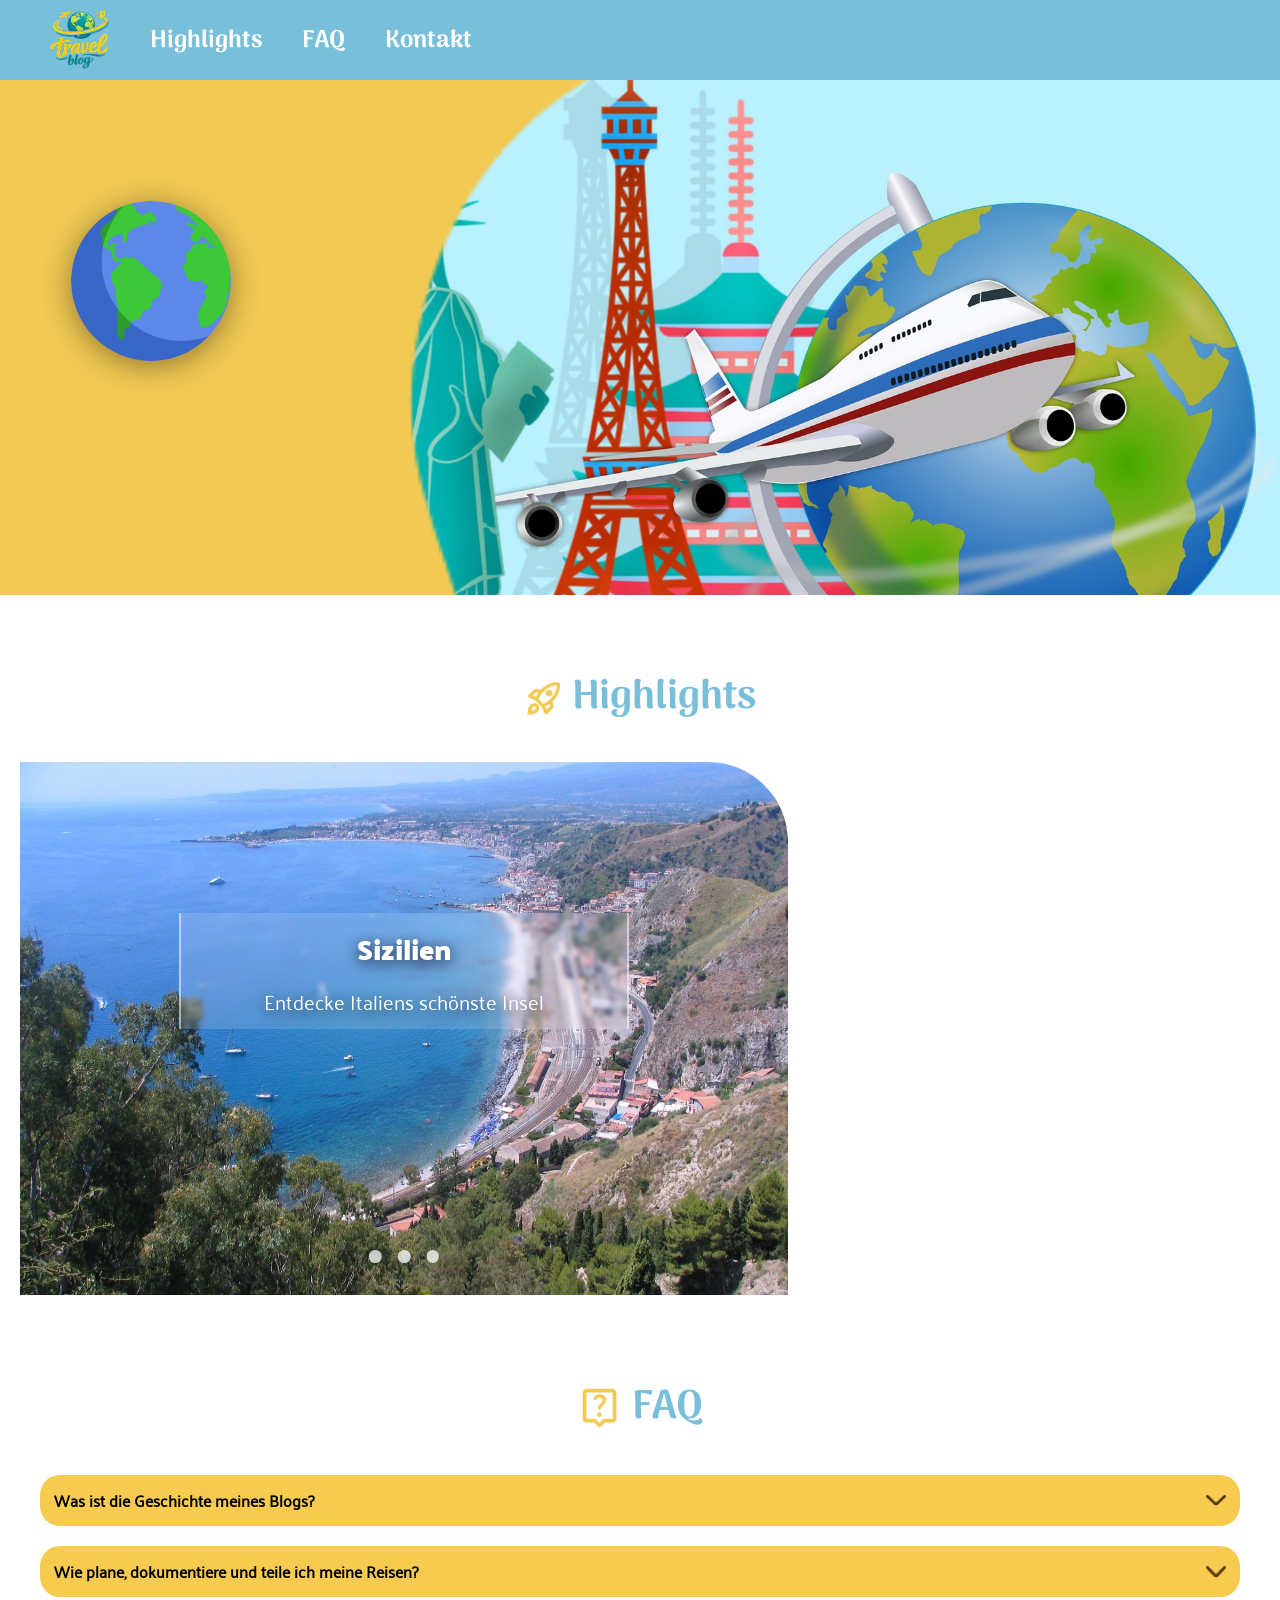
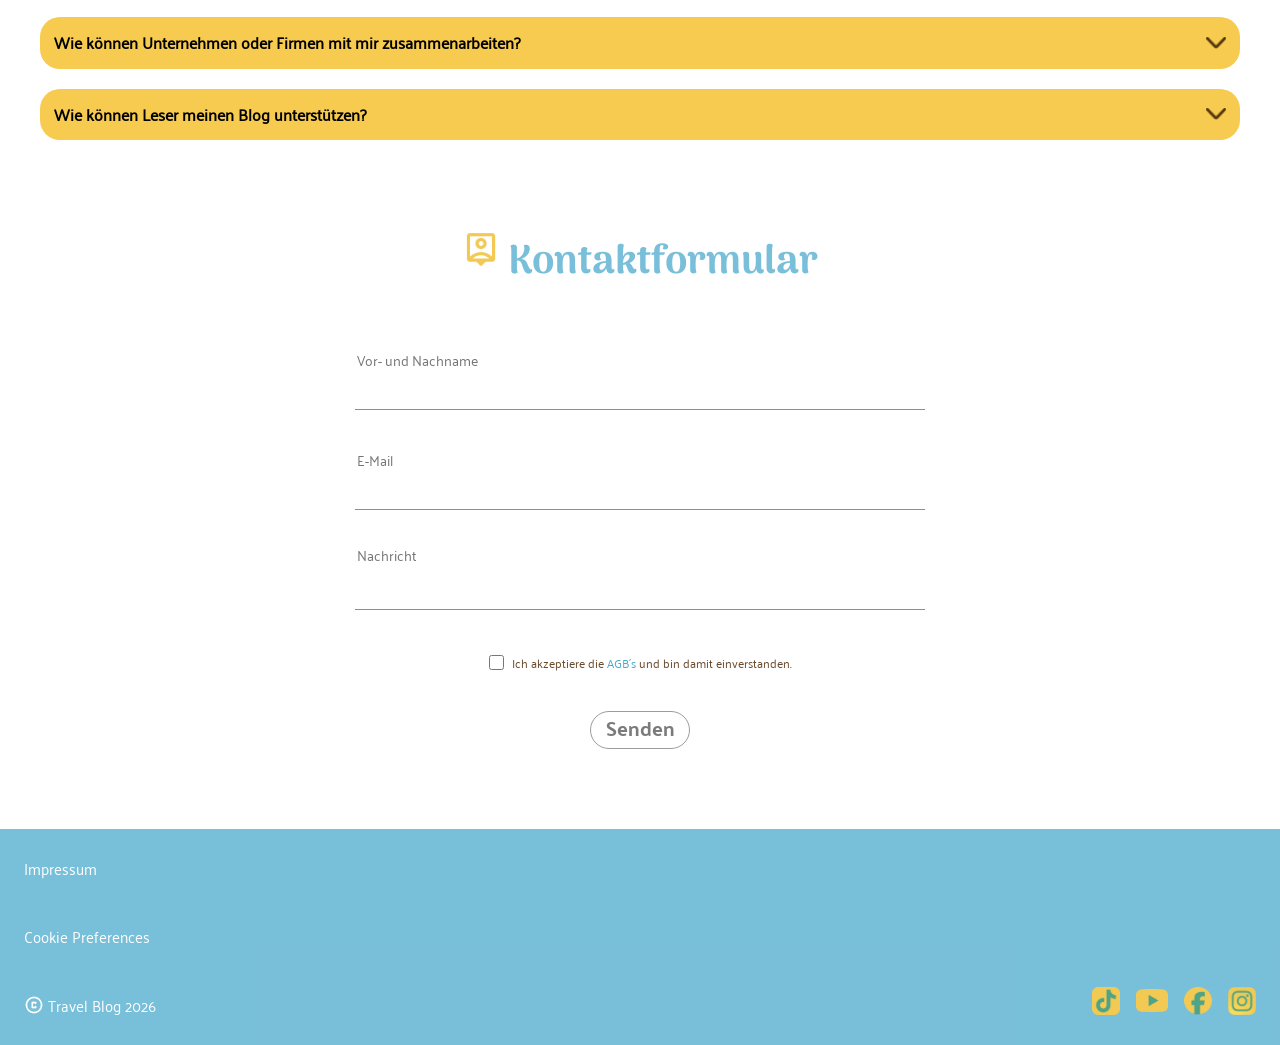
==== index.html @ 4d25a048 "header resp + footer in prog. and contact" ====
<!DOCTYPE html>
<html lang="de">

<head>
    <meta charset="UTF-8">
    <meta name="viewport" content="width=device-width, initial-scale=1.0">
    <title>Travel Blog</title>
    <link rel="stylesheet" href="style.css">
    <link rel="icon" type="image/x-icon" href="./assets/img/earth.png">

</head>

<body>

    <header id="home">

        <img src="./assets/icons/travel-logo.png" alt="travel-logo">

        <nav class="nav-bar">
            <a href="highlights">Highlights</a>
            <a href="faq">FAQ</a>
            <a href="kontakt">Kontakt</a>

        </nav>

    </header>

    <section class="landing-page">
        <img class="yellow-shape" src="./assets/img/landing-bild.png" alt=".">
        <div class="circle">

            <img class="globus" src="./assets/img/earth.png" alt="Globus Bild">
        </div>

       
    </section>

    <main>

        <section id="highlights" class="highlights">

            <img src="./assets/icons/rocket_launch.png" alt="Rocket Launch Icon">
            <h2> Highlights</h2>
        </section>


        <section class="slider-container">

            <div class="slider-wrapper">

                <div class="slider">

                    <div class="slide" id="slide-1">
                        <a href="michael.html"><img src="./assets/img/landing-sicilia.jpg" alt="Bild von Sizilien">
                            <div class="slide-text">
                        </a>
                        <h1>Sizilien</h1>
                        <p>Entdecke Italiens schönste Insel</p>
                    </div>
                </div>

                <div class="slide" id="slide-2">
                    <a href="patrick.html"><img src="./assets/img/landing-gardasee.jpg" alt="Bild von Gardasee"></a>
                    <div class="slide-text">
                        <h1>Gardasee</h1>
                        <p>Zwischen Bergen und türkisblauem Wasser</p>
                    </div>
                </div>

                <div class="slide" id="slide-3">
                    <a href="flo.html"><img src="./assets/img/landing-krakau.jpg" alt="Bild von Krakau"></a>
                    <div class="slide-text">
                        <h1>Krakau</h1>
                        <p>Geschichte trifft modernes Stadtleben</p>
                    </div>
                </div>

            </div>
            <div class="slider-nav">
                <a href="#slide-1"></a>
                <a href="#slide-2"></a>
                <a href="#slide-3"></a>
            </div>
            </div>

        </section>

    </main>


    <section class="faq" id="help">
        <h1>
            <img src="./assets/icons/live_help.png" alt="Person Pin Icon">
            <span>FAQ</span>
        </h1>

        <div class="faq-container">

            <details>
                <summary>Was ist die Geschichte meines Blogs?<img src="./assets/icons/arrow_forward_ios.png" alt="">
                </summary>
                <p>
                    Ich will hier festhalten, wie schön die Erde sein kann.
                </p>
            </details>

            <details>
                <summary>Wie plane, dokumentiere und teile ich meine Reisen?<img
                        src="./assets/icons/arrow_forward_ios.png" alt=""></summary>
                <p>
                    Ich plane meine Reisen durch Abenteuer und schreibe mir auf,
                    was ich alles sehen möchte.
                </p>
            </details>

            <details>
                <summary>Wie können Unternehmen oder Firmen mit mir zusammenarbeiten?<img
                        src="./assets/icons/arrow_forward_ios.png" alt=""></summary>
                <p>
                    Man kann mich unten über das Formular erreichen.
                </p>
            </details>

            <details>
                <summary>Wie können Leser meinen Blog unterstützen?<img src="./assets/icons/arrow_forward_ios.png"
                        alt=""></summary>
                <p>
                    Leser können meinen Blog unterstützen, indem sie ihn teilen
                    und Kommentare hinterlassen.
                </p>
            </details>

        </div>
    </section>
    </main>



    <section class="contact-section">

        <h2 id="contact" class="kontakt_head">
            <img src="./assets/icons/person_pin.png" alt="">
            <span>Kontaktformular</span>
        </h2>

        <div class="kontakt">

            <input type="text" placeholder="Vor- und Nachname">

            <input type="email" placeholder="E-Mail">

            <textarea placeholder="Nachricht"></textarea>

            <div class="checkbox">
                <input type="checkbox">

                <div class="agb">
                    <p>Ich akzeptiere die <a href="https://www.youtube.com/watch?v=tW-B5f7UKqs">AGB´s</a>
                        und bin damit einverstanden.</p>
                </div>
            </div>

            <button>Senden</button>

        </div>

    </section>




    <footer class="footer-mob">

        <div class="footer-text">
            <p>Impressum</p>

            <p>Cookie Preferences</p>

            <p class="copyright-text">
                <img src="./assets/icons/copyright.png" alt="Copyright">

                Travel Blog 2026
            </p>
        </div>

        <div class="social-icons">
            <img src="./assets/icons/Tiktok_icon 1.png" alt="TikTok">

            <img class="youtube" src="./assets/icons/youtube.png" alt="YouTube">

            <img src="./assets/icons/facebook.png" alt="Facebook">

            <img src="./assets/icons/Instagram_logo_2016 1.png" alt="Instagram">
        </div>

    </footer>

    <footer class="footer">
        <div class="icons">

            <a href="#home">
                <img src="./assets/icons/Home-mobile.png" alt="Startseite">
            </a>

            <a href="#highlights">
                <img src="./assets/icons/rocket_launch-mobile.png" alt="Höhepunkte">
            </a>

            <a href="#help">
                <img src="./assets/icons/live_help-mobile.png" alt="Häufige Fragen">
            </a>

            <a href="#contact">
                <img src="./assets/icons/person_pin-mobile.png" alt="Kontakt">
            </a>

        </div>
    </footer>
</body>

</html>
---- style.css ----
@font-face {
    font-family: "Arima";
    src: url("./assets/fonts/arima-v7-latin-700.woff2") format("woff2");
    font-style: normal;
    font-weight: 700;
}

@font-face {
    font-display: swap;
    font-family: "Palanquin";
    font-style: normal;
    font-weight: 400;
    src: url('./assets/fonts/palanquin-v17-latin-regular.woff2') format('woff2');
}

@font-face {
    font-family: "Palanquin Dark";
    src: url("./assets/fonts/palanquin-dark-v17-latin-regular.woff2") format("woff2");
    font-style: normal;
    font-weight: 400;
}

@font-face {
    font-family: "Palanquin Dark";
    src: url("./assets/fonts/palanquin-dark-v17-latin-700.woff2") format("woff2");
    font-style: normal;
    font-weight: 600;
}

@font-face {
    font-family: "Palanquin Dark";
    src: url("./assets/fonts/palanquin-dark-v17-latin-700.woff2") format("woff2");
    font-style: normal;
    font-weight: 700;
}


* {
    margin: 0;
    box-sizing: border-box;
}


html {
    scroll-behavior: smooth;
}

header {
    background-color: rgba(75, 169, 206, 0.747);
    height: 70px;
    display: flex;
    align-items: center;
    justify-content: center;
}

header img {

    width: 56px;
    height: 56px;
}


.nav-bar {}

.landing-page {
    position: relative;
    height: 515px;
    background-image: url(./assets/img/blackground-image.jpg);
    background-size: cover;
    background-position: center;
    background-repeat: no-repeat;
    overflow: hidden;
    display: flex;
    padding-top: 121px;
    padding-left: 71px;
}

.yellow-shape {
    position: absolute;
    top: -5%;
    left: -10%;
    width: 60%;
    z-index: 1;
    pointer-events: none;
}

.globus {
    z-index: 2;
    position: absolute;
    width: 160px;
    height: 160px;
    border-radius: 50%;
    animation: globe 100s linear infinite;
    filter: drop-shadow(0 5px 15px rgba(0, 0, 0, 0.4));

}

@keyframes globe {
    0% {
        transform: translateY(0) rotate(0deg);
    }

    50% {
        transform: translateY(-10px) rotate(180deg);
    }

    100% {
        transform: translateY(0) rotate(360deg);
    }
}


.highlights {
    padding-top: 70px;
    padding-bottom: 32px;
    color: rgba(75, 169, 206, 0.747);
    display: flex;
    justify-content: center;
    align-items: center;
    gap: 8px;
}

.highlights img {
    width: 40px;
    height: 40px;
    align-items: center;
}

.highlights h2 {
    font-family: "Arima";
    font-weight: 700;
    font-size: 40px;
}

.slider-container {

    padding-left: 20px;
    padding-right: 20px;
    padding-bottom: 80px;
}

.slider-wrapper {
    position: relative;
    max-width: 48rem;
}

.slider {
    display: flex;

    overflow-x: hidden;
    scroll-snap-type: mandatory;
    scroll-behavior: smooth;
    border-top-right-radius: 80px;
}

.slide {
    position: relative;
    flex: 0 0 100%;
    scroll-snap-align: start;
}

.slide img {
    width: 100%;
    height: 533px;
    object-fit: cover;
    display: block;

}

.slide-text {
    position: absolute;
    top: 50%;
    left: 50%;
    transform: translate(-50%, -100%);
    width: 85%;
    max-width: 450px;

    color: white;
    text-align: center;

    padding: 10px 16px;

    border-left: 2px solid rgba(255, 255, 255, 0.5);
    border-right: 2px solid rgba(255, 255, 255, 0.5);

    background: rgba(255, 255, 255, 0.15);
    backdrop-filter: blur(2px);


    text-shadow: 0 3px 15px rgba(0, 0, 0, .8);
}

.slide-text h1 {
    font-family: "Palanquin Dark";
    font-weight: 600;
    font-size: 28px;
    margin-bottom: 8px;
}

.slide-text p {
    font-family: "Palanquin";
    font-weight: 400;
    font-size: 20px;
}


.slider-nav {
    display: flex;
    position: absolute;
    column-gap: 1rem;
    bottom: 2rem;
    left: 50%;
    transform: translateX(-50%);
    z-index: 1;

}

.slider-nav a {
    width: 0.8rem;
    height: 0.8rem;
    border-radius: 50%;
    background-color: #ffffff;
    opacity: 0.75;
    transition: opacity ease 250ms;
}

.slider-nav a:hover {
    opacity: 1;
}


.faq h1 {
    display: flex;
    justify-content: center;
    align-items: center;
    gap: 10px;

    font-size: 40px;
    color: #49a58c;
    margin-bottom: 35px;
    font-family: "Arima";
    font-weight: 700;

}

h1 img {
    width: 45px;
    height: 45px;
}

h1 span {
    color: rgba(75, 169, 206, 0.747);
}

.faq_section img {
    width: 30px;
    height: 35px;
    display: flex;

}

.faq {
    padding-right: 20px;
    padding-left: 20px;
}

details {
    background-color: #f6cb4f;
    border-radius: 20px;
    margin-bottom: 20px;
    padding: 16px 14px 16px 14px;
}


details p {
    font-size: 16px;
    margin-bottom: 0;
    background-color: white;
    padding: 15px;
    border-radius: 10px;
    margin-top: 15px;

    font-weight: 400;
    font-family: "Palanquin";
}


summary {
    display: flex;
    justify-content: space-between;
    align-items: center;

    gap: 20px;
    font-weight: 700;
    font-family: "Palanquin";
    font-size: 16px;
    line-height: 120%;
}

summary img {
    width: 20px;
    transition: transform 0.3s;
}

details[open] summary img {
    transform: rotate(180deg);
}





.kontakt {
    width: 100%;
    max-width: 350px;

    display: flex;
    flex-direction: column;
}

.kontakt_head {
    text-align: center;
    font-size: 2rem;
    font-family: "Arima";
    font-style: normal;
    font-weight: 700;

    padding-top: 70px;
    padding-bottom: 20px;
    color: rgba(75, 169, 206, 0.747);
    display: flex;
    justify-content: center;
    gap: 8px;
}

.kontakt_head>img {
    width: 45px;
    height: 45px;
}

.kontakt input,
.kontakt textarea {
    width: 100%;
    height: 70px;
    padding-bottom: 30px;
    margin-top: 30px;

    border: none;
    border-bottom: 1px solid #9d8b72;
    outline: none;
    background-color: transparent;

    color: #5d3c1c;
    font-family: "Palanquin";
    font-size: 14px;
    font-weight: 500;
}

.kontakt textarea {
    height: 70px;
    resize: none;
}



button {
    width: 105px;
    height: 43px;

    border: 1px solid #9c9c9c;
    border-radius: 20px;

    background: white;

    color: #7b7b7b;
    font-size: 20px;
    font-family: "Palanquin Dark";
    font-weight: bold;
    font-weight: 400;
    padding-bottom: 5px;

    display: flex;
    justify-content: center;
    align-items: center;

    cursor: pointer;

    margin-left: auto;
    margin-right: auto;
    margin-top: 20px;

}

button:hover {
    background-color: #f4f4f4;
}

.contact-section {
    width: 100%;

    display: flex;
    flex-direction: column;
    align-items: center;

    padding: 60px 20px;
}

.checkbox {
    width: 100%;
    padding-top: 14px;

    display: flex;
    gap: 8px;
}

.checkbox input {
    width: 18px;
    height: 28px;


    border: 1px solid #7b4f27;
    background-color: white;

    flex-shrink: 0;
}

.checkbox p {

    margin-top: 30px;
    color: #6a4a2c;
    font-family: "Palanquin";
    font-style: normal;
    font-weight: 400;
    font-size: 15px;
}

.checkbox a {
    color: #4ba9ce;
    text-decoration: none;
}






.footer {
    position: fixed;
    right: 0;
    bottom: 0;
    left: 0;
    z-index: 1000;

    width: 100%;
    height: 88px;
    background-color: #f6cb4f;

    display: flex;
    align-items: center;
    justify-content: center;
}

.icons {
    display: flex;
    align-items: center;
    justify-content: center;
    gap: 25px;
}

.icons a {
    width: 40px;
    height: 40px;
}

.icons img {
    width: 40px;
    height: 40px;
    display: block;
    object-fit: contain;
}

.footer-mob {
    width: 100%;

    min-height: 134px;
    margin: 0 auto;
    padding: 30px 24px;

    background-color: rgba(75, 169, 206, 0.747);
    color: #ffffff;

    display: flex;
    align-items: flex-end;
    justify-content: space-between;
    gap: 16px;
}

.footer-mob p {
    font-family: "Palanquin";
    font-style: normal;
    font-weight: 400;
}

.footer-text {
    display: flex;
    flex-direction: column;
    gap: 4px;
}

.footer-text p {
    margin: 0;
    font-size: 16px;
    line-height: 1.2;
}

.copyright-text {
    display: flex;
    align-items: center;
    gap: 4px;
    white-space: nowrap;
}

.copyright-text img {
    width: 20px;
    height: 20px;
    object-fit: contain;
}

.social-icons {
    display: flex;
    align-items: center;
    gap: 12px;
}

.social-icons img {
    width: 24px;
    height: 24px;
    object-fit: contain;
}

.social-icons .youtube {
    width: 32px;
}


header nav {
    display: none;
}

.slider {
    scroll-snap-type: x mandatory;
}

@media screen and (min-width: 768px) and (max-width: 1280px) {

    .yellow-shape {
        position: absolute;
        top: -5%;
        left: -10%;
        width: 60%;
        z-index: 1;
        pointer-events: none;
    }

    header {
        height: 80px;
        display: flex;
        justify-content: flex-start;
        align-items: center;
        padding: 0 50px;
        gap: 40px;
    }

    header img {
        width: 60px;
        height: 60px;
    }

    .nav-bar {
        display: flex;
        gap: 40px;
    }

    .nav-bar a {
        display: block;
        color: white;
        text-decoration: none;
        font-family: "Arima";
        font-size: 24px;
    }

    .footer {
        position: unset;
        display: none;
    }

    .footer-mob {
        width: 100%;

    }

    .footer-text {
        display: flex;
        justify-content: space-evenly;
        gap: 50px;
    }

    .footer-mob p {
        color: white;
        font-size: 15px;
        font-family: "Palanquin";

    }

    .social-icons {
        display: flex;
        justify-content: space-between;
        gap: 16px;
    }

    .social-icons img {
        width: 28px;
        height: 28px;
    }

    .youtube {
        width: 34px;
    }

    .faq-container{
        padding-left: 20px;
        padding-right: 20px;
        max-width: 1280vh;
    }

    .contact-section {
        padding: 70px 70px 80px;
    }

    .kontakt_head {
        padding-top: 0;
        padding-bottom: 15px;
        font-size: 40px;
    }

    .kontakt_head img {
        width: 38px;
        height: 38px;
    }

    .contact-description {
        margin-bottom: 20px;
        font-size: 17px;
    }

    .kontakt {
        max-width: 50%;

        display: flex;
        flex-wrap: wrap;
        justify-content: space-between;
    }

    .contact-row {
        display: flex;
        flex-direction: row;
        justify-content: space-between;
        gap: 30px;
    }

    .contact-row input {
        width: 48%;
    }

    .kontakt textarea {
        width: 100%;
    }

    .checkbox {
        justify-content: center;
        align-items: center;
        padding-top: 12px;
    }

    .checkbox input {
        width: 15px;
        height: 15px;
        padding: 0;
    }

    .checkbox p {
        padding: 0;
        font-size: 12px;
    }

    button {
        width: 100px;
        height: 38px;
        margin-top: 38px;
    }

}




































































/*@media screen and (min-width: 768px) {
    body {
        padding-bottom: 0;
    }

    header,
    .landing-page,
    .footer-mob {
        width: 100%;
        max-width: 100%;
        margin-left: 0;
        margin-right: 0;
    }

    header {
        height: 96px;
        padding-left: 50px;
        padding-right: 50px;
        justify-content: flex-start;
        gap: 55px;
    }

    header > a {
        display: flex;
        width: 64px;
        height: 64px;
    }

    header img {
        width: 64px;
        height: 64px;
        object-fit: contain;
    }

    header nav {
        display: flex;
        align-items: center;
        gap: 35px;
    }

    header nav a {
        color: #ffffff;
        font-family: "Arima";
        font-size: 18px;
        font-weight: 700;
        text-decoration: none;
    }

    header nav a:hover {
        color: #f6cb4f;
    }

    .landing-page {
        height: 650px;
        padding-top: 150px;
        padding-left: 120px;
    }

    .landing-page img {
        width: 210px;
        height: 210px;
    }

    .slider-container {
        padding-left: 50px;
        padding-right: 50px;
    }

    .slider-wrapper {
        width: 100%;
        max-width: 1000px;
        margin-left: auto;
        margin-right: auto;
    }

    .slide img {
        height: 600px;
    }

    .faq {
        width: 100%;
        max-width: 900px;
        margin-left: auto;
        margin-right: auto;
    }

    .kontakt {
        max-width: 500px;
    }

    .footer {
        display: none;
    }

    .footer-mob {
        padding-left: 60px;
        padding-right: 60px;
        align-items: center;
    }

    .footer-text {
        flex-direction: row;
        align-items: center;
        gap: 45px;
    }

    .copyright-text {
        order: -1;
    }
}

/*@media screen and (min-width: 1281px) {
    header,
    .landing-page,
    .footer-mob {
        width: 100%;
        max-width: 100%;
        margin-left: 0;
        margin-right: 0;
    }

    main {
        width: 100%;
        max-width: 1440px;
        margin-left: auto;
        margin-right: auto;
    }

    header {
        height: 128px;
        padding-left: 146px;
        padding-right: 146px;
        gap: 102px;
    }

    header > a,
    header img {
        width: 72px;
        height: 72px;
    }

    header nav {
        gap: 72px;
    }

    header nav a {
        font-size: 24px;
        line-height: 80%;
    }

    .landing-page {
        height: 720px;
        padding-top: 170px;
        padding-left: 180px;
    }

    .landing-page img {
        width: 240px;
        height: 240px;
    }

    .slider-container {
        padding-left: 100px;
        padding-right: 100px;
    }

    .slider-wrapper {
        max-width: 1100px;
    }

    .slide img {
        height: 650px;
    }

    .faq {
        max-width: 1000px;
    }

    .footer-mob {
        padding-left: 180px;
        padding-right: 180px;
    }

    .footer-text {
        gap: 60px;
    }
}

@media screen and (max-width: 767px) {
    header nav {
        display: none !important;
    }

    header {
        justify-content: center;
        gap: 0;
    }
}
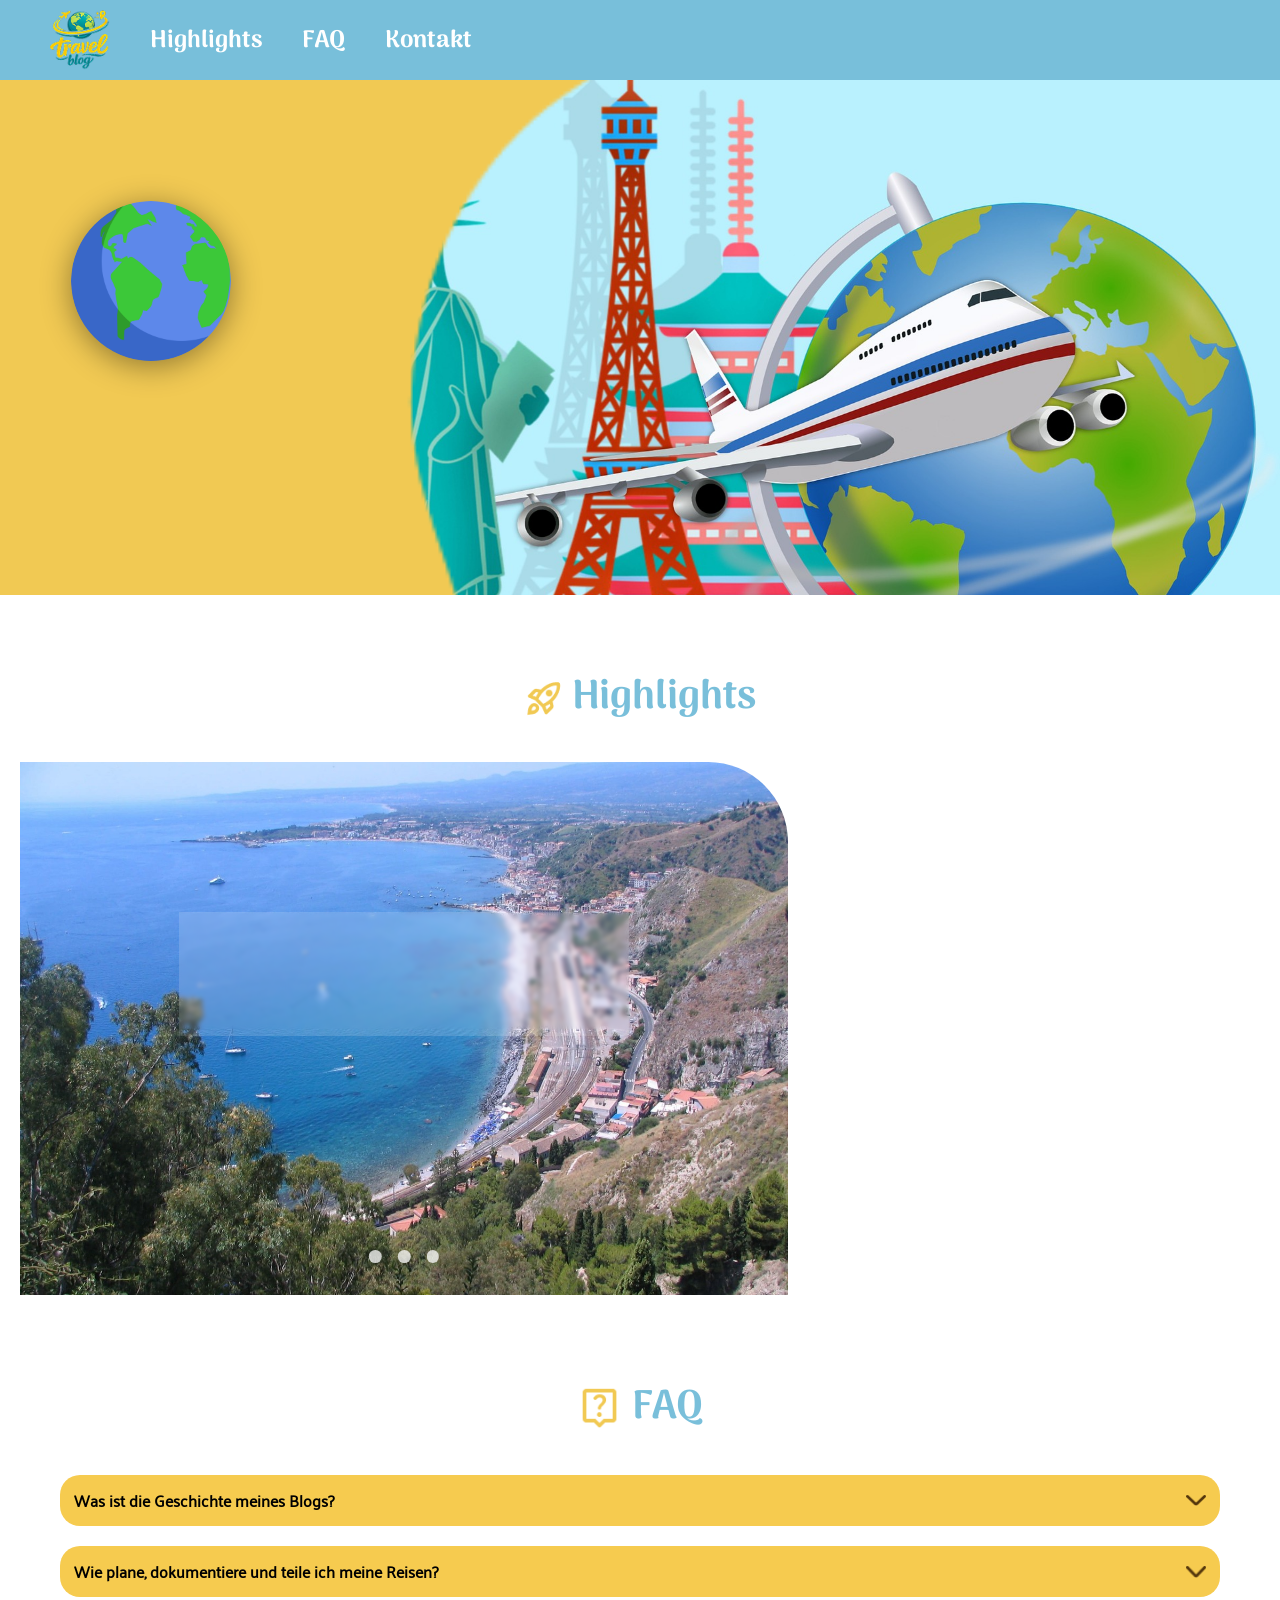
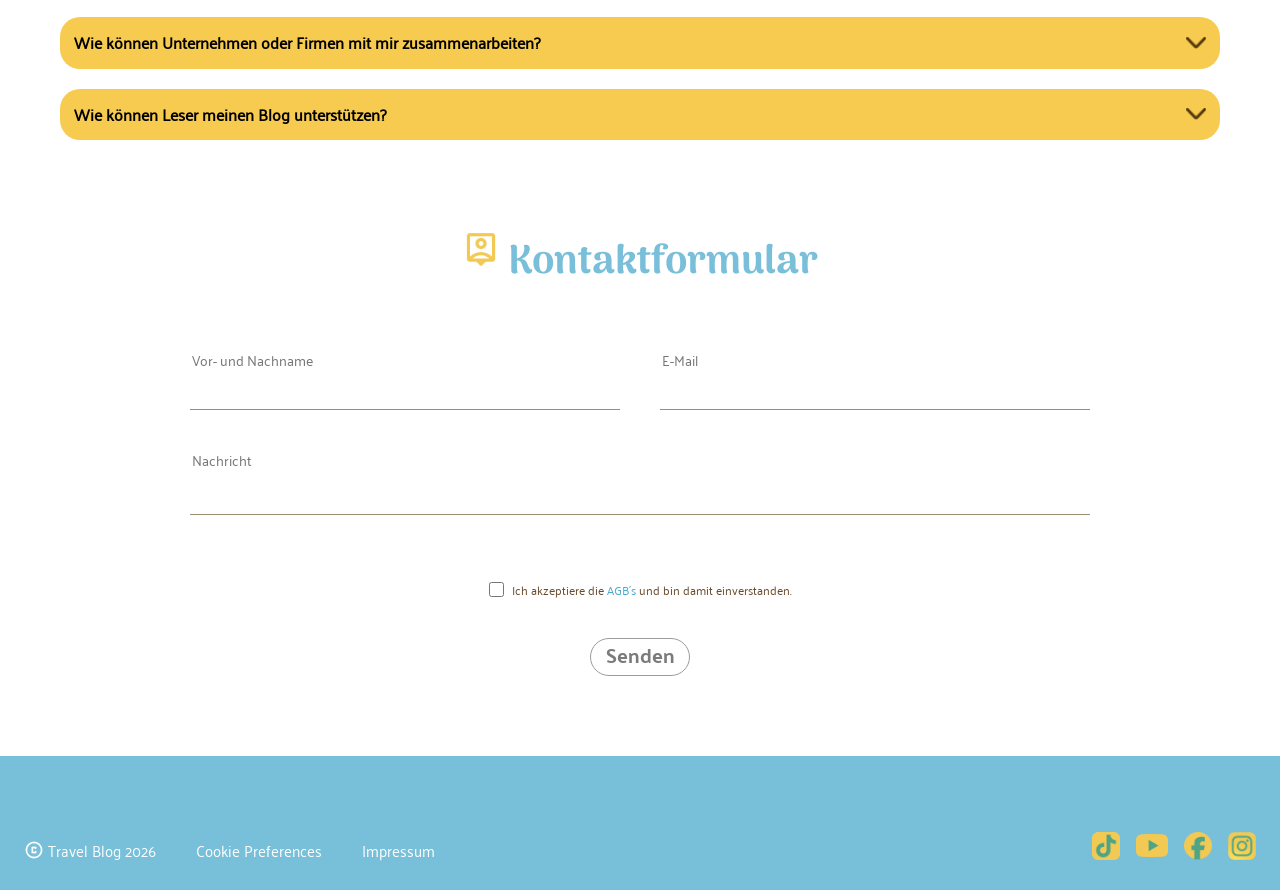
==== commit 5c7328e3: "updated footer and faq" ====
--- a/index.html
+++ b/index.html
@@ -32,7 +32,7 @@
             <img class="globus" src="./assets/img/earth.png" alt="Globus Bild">
         </div>
 
-       
+
     </section>
 
     <main>
@@ -145,9 +145,17 @@
 
         <div class="kontakt">
 
-            <input type="text" placeholder="Vor- und Nachname">
-
-            <input type="email" placeholder="E-Mail">
+            <div class="contact-row">
+
+                <div class="input-box">
+                    <input type="text" placeholder="Vor- und Nachname">
+                </div>
+
+                <div class="input-box">
+                    <input type="email" placeholder="E-Mail">
+                </div>
+
+            </div>
 
             <textarea placeholder="Nachricht"></textarea>
 
--- a/style.css
+++ b/style.css
@@ -40,6 +40,10 @@
     box-sizing: border-box;
 }
 
+body {
+    padding-bottom: 80px;
+}
+
 
 html {
     scroll-behavior: smooth;
@@ -60,7 +64,7 @@
 }
 
 
-.nav-bar {}
+
 
 .landing-page {
     position: relative;
@@ -596,13 +600,14 @@
 
     .footer-mob {
         width: 100%;
-
+        flex-direction: ;
     }
 
     .footer-text {
-        display: flex;
-        justify-content: space-evenly;
-        gap: 50px;
+        flex-direction: row;
+        align-items: center;
+        flex-direction: row-reverse;
+        gap: 40px;
     }
 
     .footer-mob p {
@@ -627,7 +632,7 @@
         width: 34px;
     }
 
-    .faq-container{
+    .faq-container {
         padding-left: 20px;
         padding-right: 20px;
         max-width: 1280vh;
@@ -635,6 +640,7 @@
 
     .contact-section {
         padding: 70px 70px 80px;
+
     }
 
     .kontakt_head {
@@ -654,42 +660,42 @@
     }
 
     .kontakt {
-        max-width: 50%;
-
-        display: flex;
-        flex-wrap: wrap;
-        justify-content: space-between;
+        width: 100%;
+        max-width: 900px;
     }
 
     .contact-row {
         display: flex;
-        flex-direction: row;
         justify-content: space-between;
-        gap: 30px;
-    }
-
-    .contact-row input {
-        width: 48%;
+        gap: 40px;
+    }
+
+    .input-box {
+        width: 50%;
+    }
+
+    .input-box input {
+        width: 100%;
     }
 
     .kontakt textarea {
         width: 100%;
+        margin-top: 35px;
     }
 
     .checkbox {
         justify-content: center;
         align-items: center;
-        padding-top: 12px;
+        margin-top: 20px;
     }
 
     .checkbox input {
         width: 15px;
         height: 15px;
-        padding: 0;
+
     }
 
     .checkbox p {
-        padding: 0;
         font-size: 12px;
     }
 
@@ -698,6 +704,16 @@
         height: 38px;
         margin-top: 38px;
     }
+
+    .faq {
+        padding-left: 40px;
+        padding-right: 40px;
+    }
+
+    body {
+        padding-bottom: 0px;
+    }
+
 
 }
 
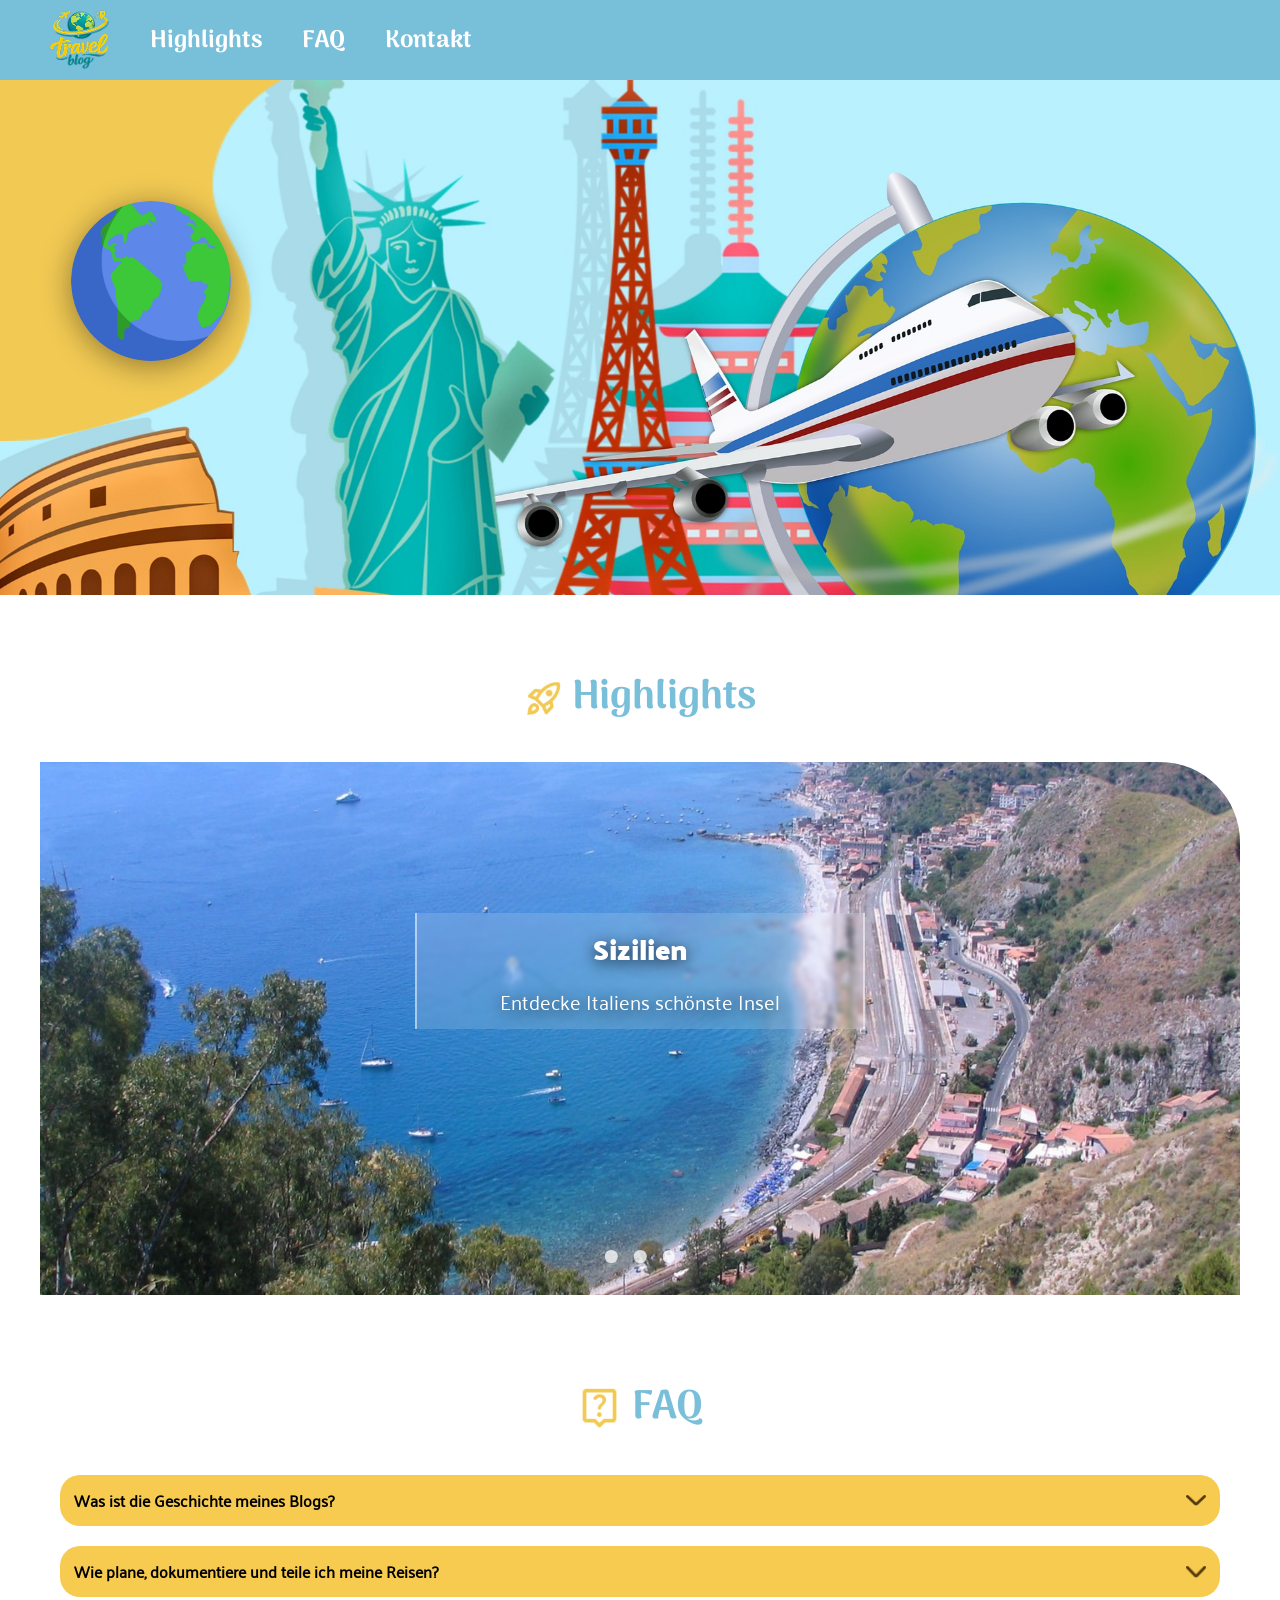
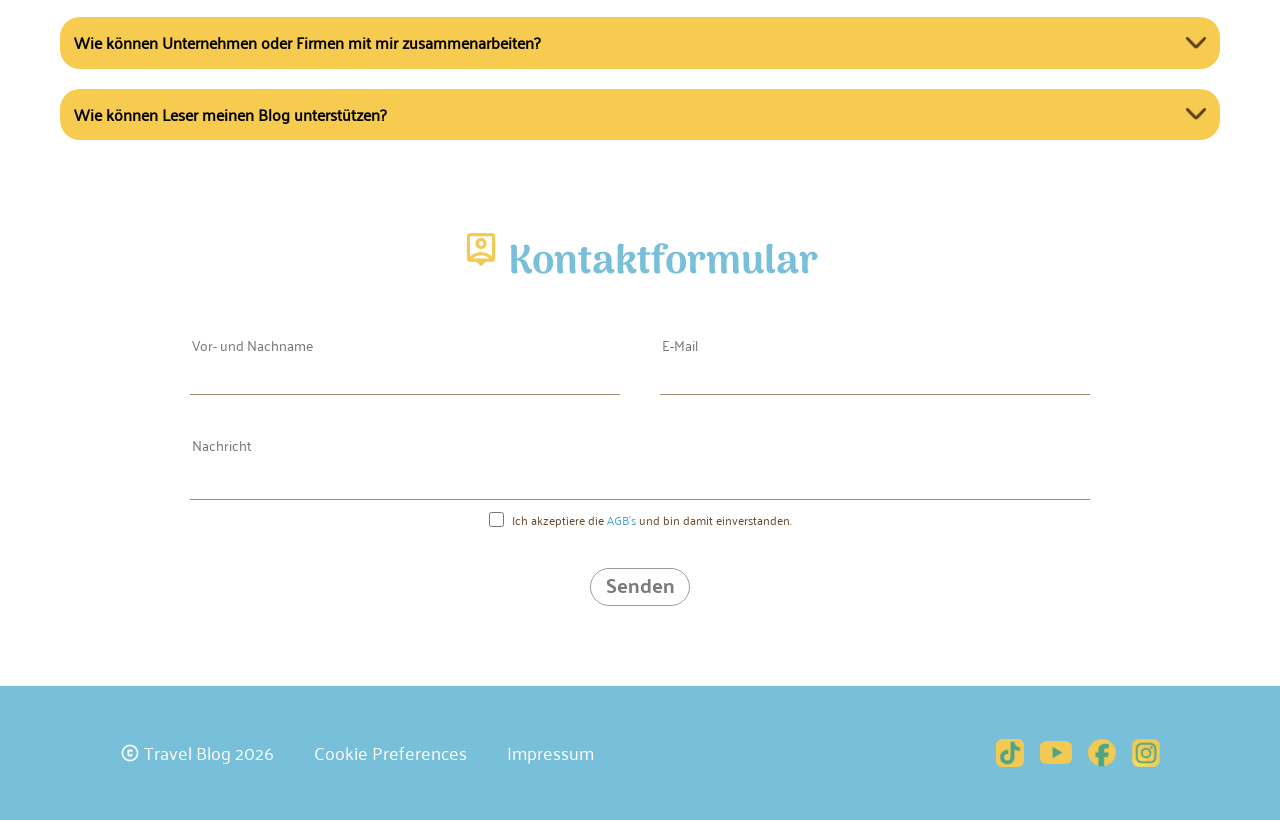
==== commit 8c833e87: "breaking points added + updated" ====
--- a/index.html
+++ b/index.html
@@ -27,6 +27,15 @@
 
     <section class="landing-page">
         <img class="yellow-shape" src="./assets/img/landing-bild.png" alt=".">
+        
+        <div class="responsive-landing">
+            <h2>Around the World</h2>
+            <p >Von den goldenen Küsten Siziliens <br> bis  in  die Altstadt von Krakau</p>
+        </div>
+        
+        <img class="yellow-shape-responsive" src="./assets/img/Vektor-responsive.png" alt=".">
+
+
         <div class="circle">
 
             <img class="globus" src="./assets/img/earth.png" alt="Globus Bild">
--- a/style.css
+++ b/style.css
@@ -62,9 +62,6 @@
     width: 56px;
     height: 56px;
 }
-
-
-
 
 .landing-page {
     position: relative;
@@ -88,6 +85,14 @@
     pointer-events: none;
 }
 
+.yellow-shape-responsive {
+    display: none;
+}
+
+.responsive-landing {
+    display: none;
+}
+
 .globus {
     z-index: 2;
     position: absolute;
@@ -207,7 +212,6 @@
     font-size: 20px;
 }
 
-
 .slider-nav {
     display: flex;
     position: absolute;
@@ -232,7 +236,6 @@
     opacity: 1;
 }
 
-
 .faq h1 {
     display: flex;
     justify-content: center;
@@ -274,7 +277,6 @@
     margin-bottom: 20px;
     padding: 16px 14px 16px 14px;
 }
-
 
 details p {
     font-size: 16px;
@@ -288,7 +290,6 @@
     font-family: "Palanquin";
 }
 
-
 summary {
     display: flex;
     justify-content: space-between;
@@ -309,10 +310,6 @@
 details[open] summary img {
     transform: rotate(180deg);
 }
-
-
-
-
 
 .kontakt {
     width: 100%;
@@ -444,10 +441,6 @@
 }
 
 
-
-
-
-
 .footer {
     position: fixed;
     right: 0;
@@ -560,8 +553,9 @@
     .yellow-shape {
         position: absolute;
         top: -5%;
-        left: -10%;
-        width: 60%;
+        left: -8%;
+        width: 35%;
+        height: 75%;
         z-index: 1;
         pointer-events: none;
     }
@@ -593,6 +587,10 @@
         font-size: 24px;
     }
 
+    .responsive-landing {
+        display: none;
+    }
+
     .footer {
         position: unset;
         display: none;
@@ -600,7 +598,9 @@
 
     .footer-mob {
         width: 100%;
-        flex-direction: ;
+        align-items: center;
+        padding: 0px 120px;
+
     }
 
     .footer-text {
@@ -612,7 +612,7 @@
 
     .footer-mob p {
         color: white;
-        font-size: 15px;
+        font-size: 18px;
         font-family: "Palanquin";
 
     }
@@ -621,6 +621,7 @@
         display: flex;
         justify-content: space-between;
         gap: 16px;
+
     }
 
     .social-icons img {
@@ -645,7 +646,6 @@
 
     .kontakt_head {
         padding-top: 0;
-        padding-bottom: 15px;
         font-size: 40px;
     }
 
@@ -662,6 +662,11 @@
     .kontakt {
         width: 100%;
         max-width: 900px;
+    }
+
+    .kontakt input,
+    .kontakt textarea {
+        margin-top: 10px;
     }
 
     .contact-row {
@@ -686,7 +691,8 @@
     .checkbox {
         justify-content: center;
         align-items: center;
-        margin-top: 20px;
+        padding-top: 0px;
+
     }
 
     .checkbox input {
@@ -697,6 +703,8 @@
 
     .checkbox p {
         font-size: 12px;
+        margin-top: 9px;
+
     }
 
     button {
@@ -705,6 +713,16 @@
         margin-top: 38px;
     }
 
+    .slider-container {
+        padding-left: 40px;
+        padding-right: 40px;
+        padding-bottom: 80px;
+    }
+
+    .slider-wrapper {
+        max-width: 100%;
+    }
+
     .faq {
         padding-left: 40px;
         padding-right: 40px;
@@ -713,272 +731,236 @@
     body {
         padding-bottom: 0px;
     }
-
-
-}
-
-
-
-
-
-
-
-
-
-
-
-
-
-
-
-
-
-
-
-
-
-
-
-
-
-
-
-
-
-
-
-
-
-
-
-
-
-
-
-
-
-
-
-
-
-
-
-
-
-
-
-
-
-
-
-
-
-
-
-
-
-
-
-
-
-
-
-
-/*@media screen and (min-width: 768px) {
-    body {
-        padding-bottom: 0;
-    }
-
-    header,
-    .landing-page,
+}
+
+
+@media screen and (min-width: 1281px) {
+
+
+
+    .yellow-shape {
+        display: none;
+    }
+
+    .yellow-shape-responsive {
+        display: block;
+        position: absolute;
+        top: -0%;
+        left: -1%;
+        width: 50%;
+        height: 110%;
+        pointer-events: none;
+    }
+
+    .landing-page {
+        z-index: 1;
+        padding-top: 280px;
+
+        height: 533px;
+    }
+
+    .landing-page {
+        overflow: visible;
+    }
+
+    .responsive-landing {
+        position: relative;
+        z-index: 3;
+        top: -50%;
+        left: -2%;
+        display: block;
+    }
+
+    .responsive-landing h2 {
+        font-family: "Arima";
+        font-size: 60px;
+        font-weight: 700;
+        color: #54370D;
+    }
+
+    .responsive-landing p {
+        font-family: "Palanquin";
+        font-size: 28px;
+        font-weight: 500;
+        line-height: 110%;
+        color: #54370D;
+    }
+
+    .globus {
+        left: 35%;
+    }
+
+    .highlights {
+        padding-top: 120px;
+    }
+
+    header {
+        height: 128px;
+        display: flex;
+        justify-content: flex-start;
+        align-items: center;
+        padding: 0 146px;
+        gap: 102px;
+    }
+
+    header img {
+        width: 60px;
+        height: 60px;
+    }
+
+    .nav-bar {
+        display: flex;
+        gap: 72px;
+    }
+
+    .nav-bar a {
+        display: block;
+        color: white;
+        text-decoration: none;
+        font-family: "Arima";
+        font-size: 24px;
+    }
+
+    .footer {
+        position: unset;
+        display: none;
+    }
+
     .footer-mob {
         width: 100%;
-        max-width: 100%;
-        margin-left: 0;
-        margin-right: 0;
-    }
-
-    header {
-        height: 96px;
-        padding-left: 50px;
-        padding-right: 50px;
-        justify-content: flex-start;
-        gap: 55px;
-    }
-
-    header > a {
-        display: flex;
-        width: 64px;
-        height: 64px;
-    }
-
-    header img {
-        width: 64px;
-        height: 64px;
-        object-fit: contain;
-    }
-
-    header nav {
-        display: flex;
         align-items: center;
-        gap: 35px;
-    }
-
-    header nav a {
-        color: #ffffff;
-        font-family: "Arima";
-        font-size: 18px;
-        font-weight: 700;
-        text-decoration: none;
-    }
-
-    header nav a:hover {
-        color: #f6cb4f;
-    }
-
-    .landing-page {
-        height: 650px;
-        padding-top: 150px;
-        padding-left: 120px;
-    }
-
-    .landing-page img {
-        width: 210px;
-        height: 210px;
-    }
-
-    .slider-container {
-        padding-left: 50px;
-        padding-right: 50px;
-    }
-
-    .slider-wrapper {
-        width: 100%;
-        max-width: 1000px;
-        margin-left: auto;
-        margin-right: auto;
-    }
-
-    .slide img {
-        height: 600px;
-    }
-
-    .faq {
-        width: 100%;
-        max-width: 900px;
-        margin-left: auto;
-        margin-right: auto;
-    }
-
-    .kontakt {
-        max-width: 500px;
-    }
-
-    .footer {
-        display: none;
-    }
-
-    .footer-mob {
-        padding-left: 60px;
-        padding-right: 60px;
-        align-items: center;
+        padding: 0px 120px;
+
     }
 
     .footer-text {
         flex-direction: row;
         align-items: center;
-        gap: 45px;
-    }
-
-    .copyright-text {
-        order: -1;
-    }
-}
-
-/*@media screen and (min-width: 1281px) {
-    header,
-    .landing-page,
-    .footer-mob {
+        flex-direction: row-reverse;
+        gap: 40px;
+    }
+
+    .footer-mob p {
+        color: white;
+        font-size: 18px;
+        font-family: "Palanquin";
+
+    }
+
+    .social-icons {
+        display: flex;
+        justify-content: space-between;
+        gap: 16px;
+
+    }
+
+    .social-icons img {
+        width: 32px;
+        height: 32px;
+    }
+
+    .social-icons .youtube {
+        width: 44px;
+    }
+
+    .faq-container {
+        padding-left: 80px;
+        padding-right: 80px;
+        max-width: 1280vh;
+    }
+
+    .contact-section {
+        padding: 70px 70px 80px;
+
+    }
+
+    .kontakt_head {
+        padding-top: 0;
+        font-size: 40px;
+    }
+
+    .kontakt_head img {
+        width: 38px;
+        height: 38px;
+    }
+
+    .contact-description {
+        margin-bottom: 20px;
+        font-size: 17px;
+    }
+
+    .kontakt {
         width: 100%;
+        max-width: 1100px;
+    }
+
+    .kontakt input,
+    .kontakt textarea {
+        margin-top: 10px;
+    }
+
+    .contact-row {
+        display: flex;
+        justify-content: space-between;
+        gap: 40px;
+    }
+
+    .input-box {
+        width: 50%;
+    }
+
+    .input-box input {
+        width: 100%;
+    }
+
+    .kontakt textarea {
+        width: 100%;
+        margin-top: 35px;
+    }
+
+    .checkbox {
+        justify-content: center;
+        align-items: center;
+        padding-top: 0px;
+
+    }
+
+    .checkbox input {
+        width: 15px;
+        height: 15px;
+
+    }
+
+    .checkbox p {
+        font-size: 12px;
+        margin-top: 9px;
+
+    }
+
+    button {
+        width: 139px;
+        height: 48px;
+        margin-top: 32px;
+        font-size: 24px;
+
+    }
+
+    .slider-container {
+        padding-left: 120px;
+        padding-right: 120px;
+        padding-bottom: 80px;
+    }
+
+    .slider-wrapper {
         max-width: 100%;
-        margin-left: 0;
-        margin-right: 0;
-    }
-
-    main {
-        width: 100%;
-        max-width: 1440px;
-        margin-left: auto;
-        margin-right: auto;
-    }
-
-    header {
-        height: 128px;
-        padding-left: 146px;
-        padding-right: 146px;
-        gap: 102px;
-    }
-
-    header > a,
-    header img {
-        width: 72px;
-        height: 72px;
-    }
-
-    header nav {
-        gap: 72px;
-    }
-
-    header nav a {
-        font-size: 24px;
-        line-height: 80%;
-    }
-
-    .landing-page {
-        height: 720px;
-        padding-top: 170px;
-        padding-left: 180px;
-    }
-
-    .landing-page img {
-        width: 240px;
-        height: 240px;
-    }
-
-    .slider-container {
-        padding-left: 100px;
-        padding-right: 100px;
-    }
-
-    .slider-wrapper {
-        max-width: 1100px;
-    }
-
-    .slide img {
-        height: 650px;
     }
 
     .faq {
-        max-width: 1000px;
-    }
-
-    .footer-mob {
-        padding-left: 180px;
-        padding-right: 180px;
-    }
-
-    .footer-text {
-        gap: 60px;
-    }
-}
-
-@media screen and (max-width: 767px) {
-    header nav {
-        display: none !important;
-    }
-
-    header {
-        justify-content: center;
-        gap: 0;
+        padding-left: 40px;
+        padding-right: 40px;
+    }
+
+    body {
+        padding-bottom: 0px;
     }
 }
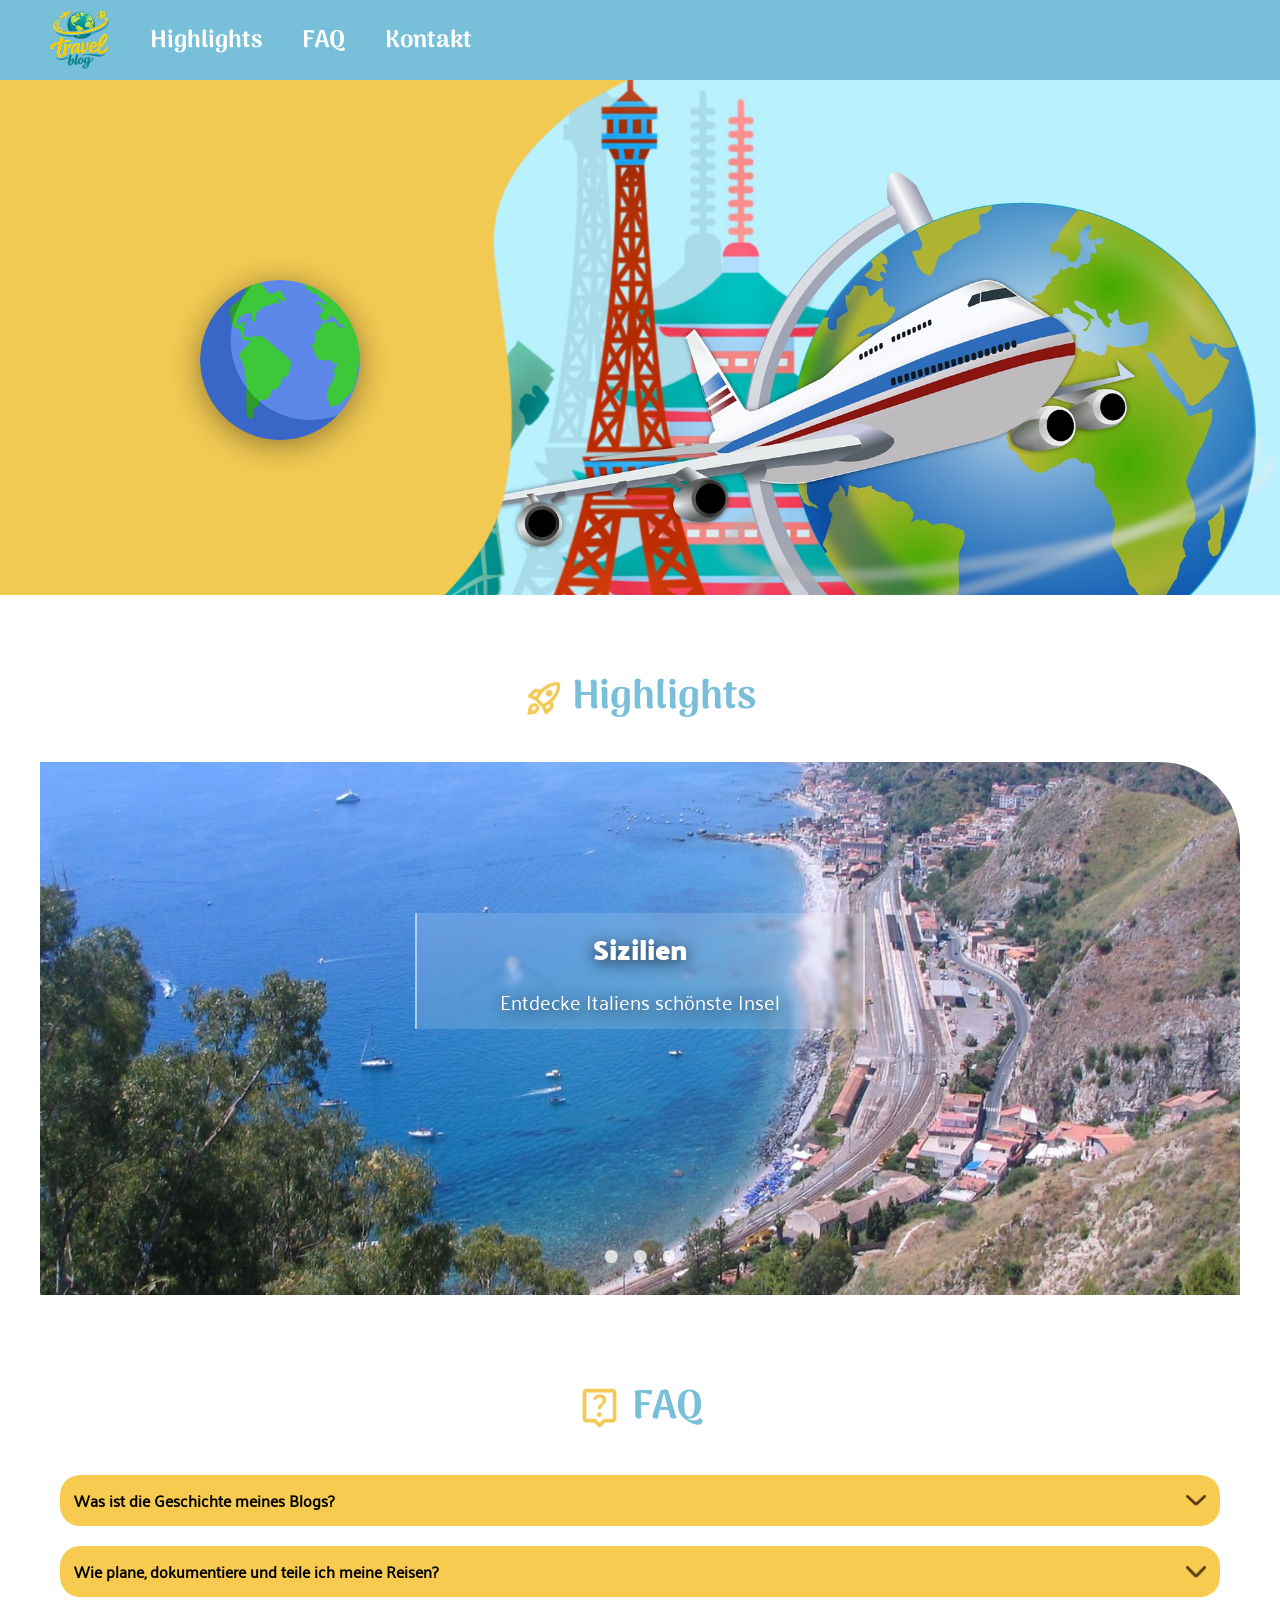
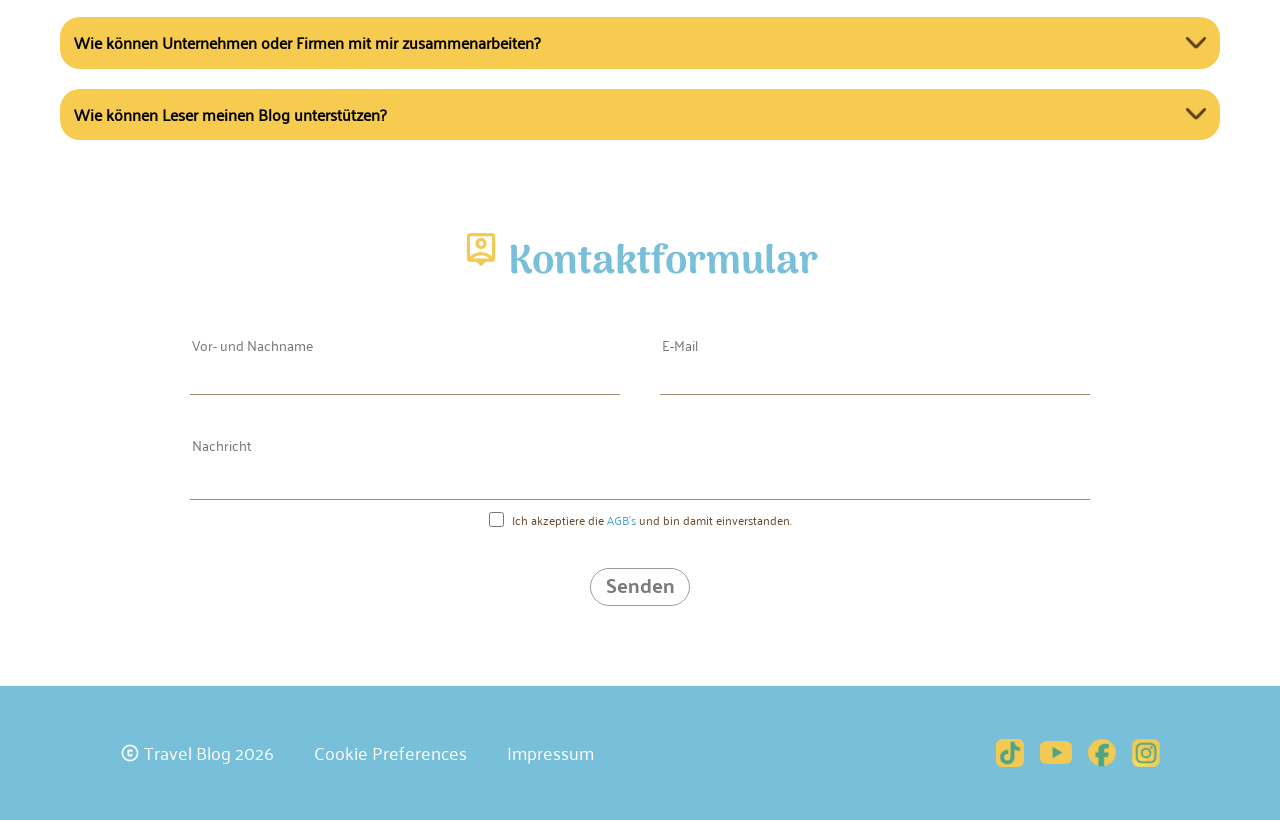
==== commit 5414f161: "responsive changed + imgs added" ====
--- a/index.html
+++ b/index.html
@@ -17,9 +17,10 @@
         <img src="./assets/icons/travel-logo.png" alt="travel-logo">
 
         <nav class="nav-bar">
-            <a href="highlights">Highlights</a>
-            <a href="faq">FAQ</a>
-            <a href="kontakt">Kontakt</a>
+
+            <a href="#highlights">Highlights</a>
+            <a href="#help">FAQ</a>
+            <a href="#contact">Kontakt</a>
 
         </nav>
 
--- a/style.css
+++ b/style.css
@@ -551,194 +551,6 @@
 @media screen and (min-width: 768px) and (max-width: 1280px) {
 
     .yellow-shape {
-        position: absolute;
-        top: -5%;
-        left: -8%;
-        width: 35%;
-        height: 75%;
-        z-index: 1;
-        pointer-events: none;
-    }
-
-    header {
-        height: 80px;
-        display: flex;
-        justify-content: flex-start;
-        align-items: center;
-        padding: 0 50px;
-        gap: 40px;
-    }
-
-    header img {
-        width: 60px;
-        height: 60px;
-    }
-
-    .nav-bar {
-        display: flex;
-        gap: 40px;
-    }
-
-    .nav-bar a {
-        display: block;
-        color: white;
-        text-decoration: none;
-        font-family: "Arima";
-        font-size: 24px;
-    }
-
-    .responsive-landing {
-        display: none;
-    }
-
-    .footer {
-        position: unset;
-        display: none;
-    }
-
-    .footer-mob {
-        width: 100%;
-        align-items: center;
-        padding: 0px 120px;
-
-    }
-
-    .footer-text {
-        flex-direction: row;
-        align-items: center;
-        flex-direction: row-reverse;
-        gap: 40px;
-    }
-
-    .footer-mob p {
-        color: white;
-        font-size: 18px;
-        font-family: "Palanquin";
-
-    }
-
-    .social-icons {
-        display: flex;
-        justify-content: space-between;
-        gap: 16px;
-
-    }
-
-    .social-icons img {
-        width: 28px;
-        height: 28px;
-    }
-
-    .youtube {
-        width: 34px;
-    }
-
-    .faq-container {
-        padding-left: 20px;
-        padding-right: 20px;
-        max-width: 1280vh;
-    }
-
-    .contact-section {
-        padding: 70px 70px 80px;
-
-    }
-
-    .kontakt_head {
-        padding-top: 0;
-        font-size: 40px;
-    }
-
-    .kontakt_head img {
-        width: 38px;
-        height: 38px;
-    }
-
-    .contact-description {
-        margin-bottom: 20px;
-        font-size: 17px;
-    }
-
-    .kontakt {
-        width: 100%;
-        max-width: 900px;
-    }
-
-    .kontakt input,
-    .kontakt textarea {
-        margin-top: 10px;
-    }
-
-    .contact-row {
-        display: flex;
-        justify-content: space-between;
-        gap: 40px;
-    }
-
-    .input-box {
-        width: 50%;
-    }
-
-    .input-box input {
-        width: 100%;
-    }
-
-    .kontakt textarea {
-        width: 100%;
-        margin-top: 35px;
-    }
-
-    .checkbox {
-        justify-content: center;
-        align-items: center;
-        padding-top: 0px;
-
-    }
-
-    .checkbox input {
-        width: 15px;
-        height: 15px;
-
-    }
-
-    .checkbox p {
-        font-size: 12px;
-        margin-top: 9px;
-
-    }
-
-    button {
-        width: 100px;
-        height: 38px;
-        margin-top: 38px;
-    }
-
-    .slider-container {
-        padding-left: 40px;
-        padding-right: 40px;
-        padding-bottom: 80px;
-    }
-
-    .slider-wrapper {
-        max-width: 100%;
-    }
-
-    .faq {
-        padding-left: 40px;
-        padding-right: 40px;
-    }
-
-    body {
-        padding-bottom: 0px;
-    }
-}
-
-
-@media screen and (min-width: 1281px) {
-
-
-
-    .yellow-shape {
         display: none;
     }
 
@@ -750,6 +562,205 @@
         width: 50%;
         height: 110%;
         pointer-events: none;
+
+    }
+
+    .landing-page {
+        padding-top: 200px;
+        padding-left: 200px;
+
+    }
+
+
+    header {
+        height: 80px;
+        display: flex;
+        justify-content: flex-start;
+        align-items: center;
+        padding: 0 50px;
+        gap: 40px;
+    }
+
+    header img {
+        width: 60px;
+        height: 60px;
+    }
+
+    .nav-bar {
+        display: flex;
+        gap: 40px;
+    }
+
+    .nav-bar a {
+        display: block;
+        color: white;
+        text-decoration: none;
+        font-family: "Arima";
+        font-size: 24px;
+    }
+
+
+
+    .footer {
+        position: unset;
+        display: none;
+    }
+
+    .footer-mob {
+        width: 100%;
+        align-items: center;
+        padding: 0px 120px;
+
+    }
+
+    .footer-text {
+        flex-direction: row;
+        align-items: center;
+        flex-direction: row-reverse;
+        gap: 40px;
+    }
+
+    .footer-mob p {
+        color: white;
+        font-size: 18px;
+        font-family: "Palanquin";
+
+    }
+
+    .social-icons {
+        display: flex;
+        justify-content: space-between;
+        gap: 16px;
+
+    }
+
+    .social-icons img {
+        width: 28px;
+        height: 28px;
+    }
+
+    .youtube {
+        width: 34px;
+    }
+
+    .faq-container {
+        padding-left: 20px;
+        padding-right: 20px;
+        max-width: 1280vh;
+    }
+
+    .contact-section {
+        padding: 70px 70px 80px;
+
+    }
+
+    .kontakt_head {
+        padding-top: 0;
+        font-size: 40px;
+    }
+
+    .kontakt_head img {
+        width: 38px;
+        height: 38px;
+    }
+
+    .contact-description {
+        margin-bottom: 20px;
+        font-size: 17px;
+    }
+
+    .kontakt {
+        width: 100%;
+        max-width: 900px;
+    }
+
+    .kontakt input,
+    .kontakt textarea {
+        margin-top: 10px;
+    }
+
+    .contact-row {
+        display: flex;
+        justify-content: space-between;
+        gap: 40px;
+    }
+
+    .input-box {
+        width: 50%;
+    }
+
+    .input-box input {
+        width: 100%;
+    }
+
+    .kontakt textarea {
+        width: 100%;
+        margin-top: 35px;
+    }
+
+    .checkbox {
+        justify-content: center;
+        align-items: center;
+        padding-top: 0px;
+
+    }
+
+    .checkbox input {
+        width: 15px;
+        height: 15px;
+
+    }
+
+    .checkbox p {
+        font-size: 12px;
+        margin-top: 9px;
+
+    }
+
+    button {
+        width: 100px;
+        height: 38px;
+        margin-top: 38px;
+    }
+
+    .slider-container {
+        padding-left: 40px;
+        padding-right: 40px;
+        padding-bottom: 80px;
+    }
+
+    .slider-wrapper {
+        max-width: 100%;
+    }
+
+    .faq {
+        padding-left: 40px;
+        padding-right: 40px;
+    }
+
+    body {
+        padding-bottom: 0px;
+    }
+}
+
+
+@media screen and (min-width: 1281px) {
+
+
+    
+
+    .yellow-shape {
+        display: none;
+    }
+
+    .yellow-shape-responsive {
+        display: block;
+        position: absolute;
+        top: -0%;
+        left: -1%;
+        width: 50%;
+        height: 110%;
+        pointer-events: none;
     }
 
     .landing-page {
@@ -761,6 +772,7 @@
 
     .landing-page {
         overflow: visible;
+
     }
 
     .responsive-landing {
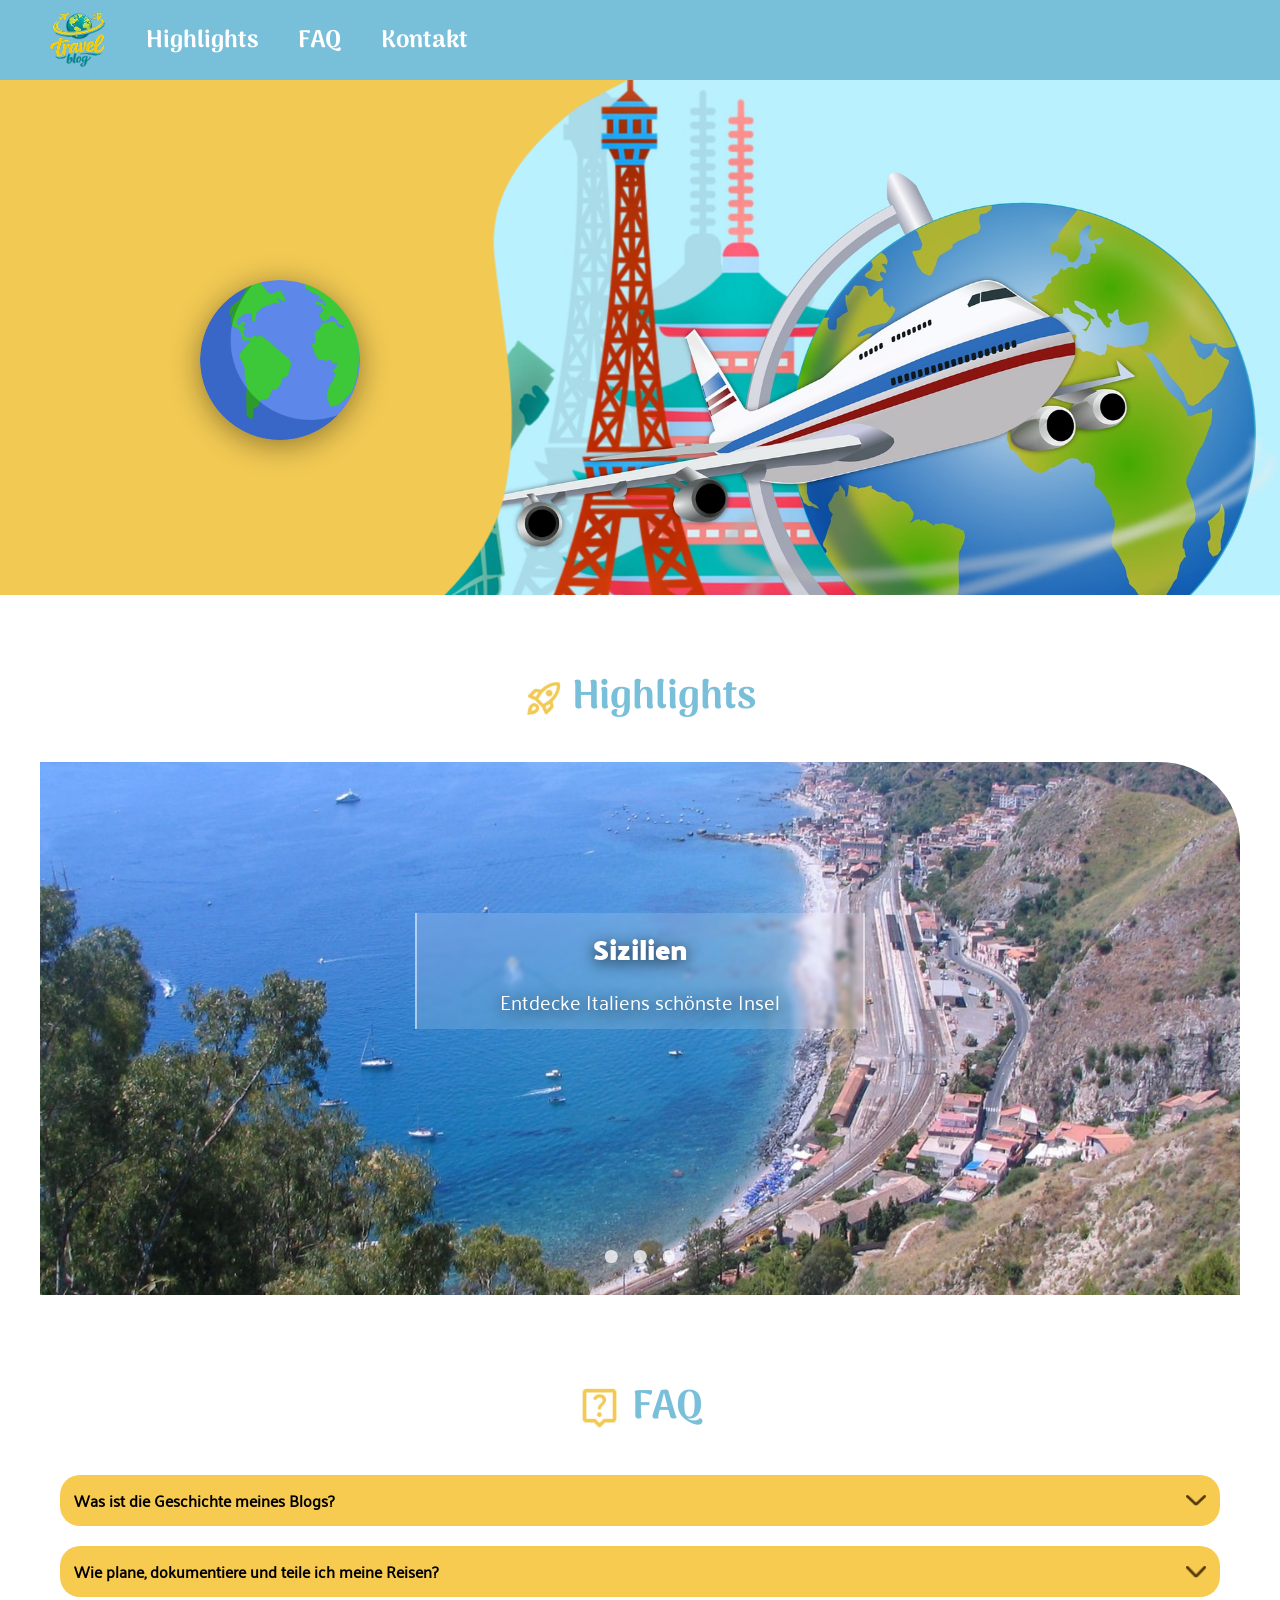
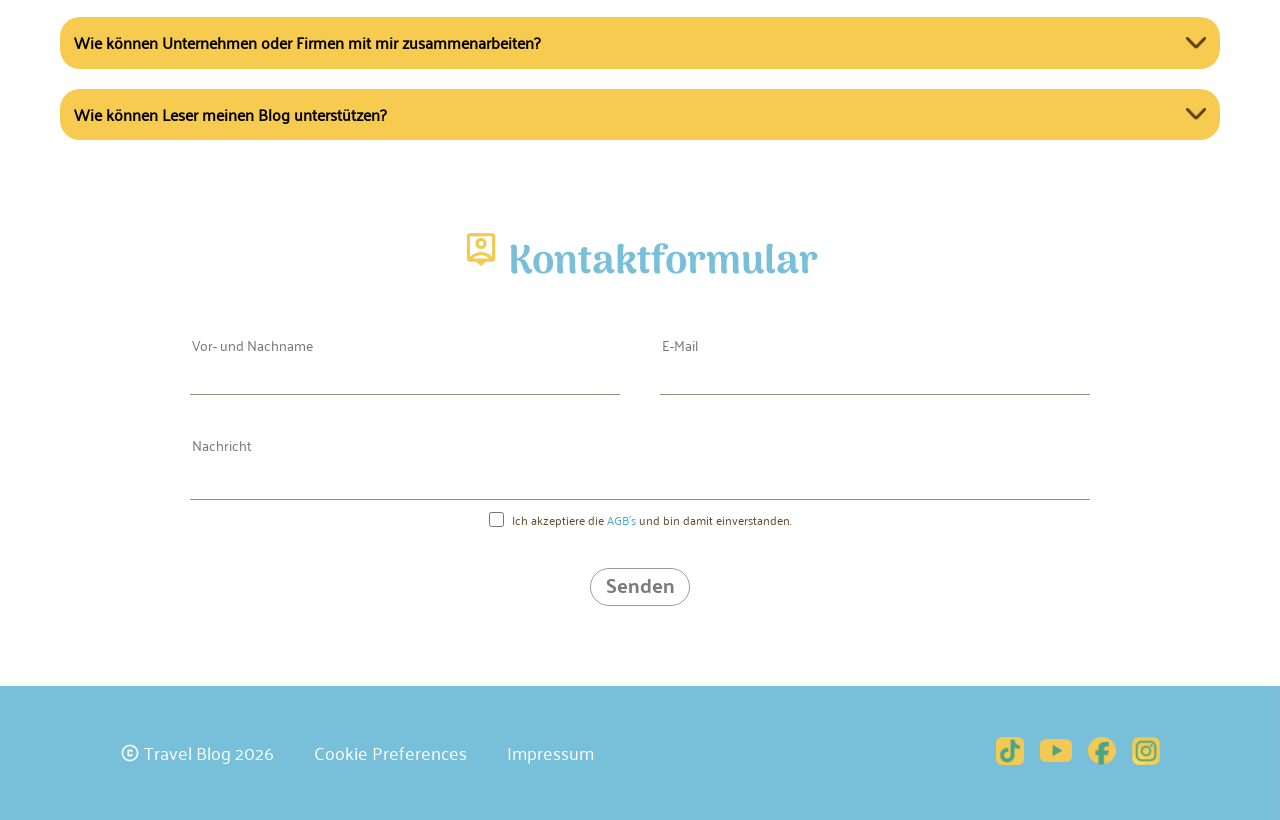
==== commit 285fc6b3: "index.html contentgrenze" ====
--- a/index.html
+++ b/index.html
@@ -14,7 +14,7 @@
 
     <header id="home">
 
-        <img src="./assets/icons/travel-logo.png" alt="travel-logo">
+        <img class="logo" src="./assets/icons/travel-logo.png" alt="travel-logo">
 
         <nav class="nav-bar">
 
@@ -28,12 +28,12 @@
 
     <section class="landing-page">
         <img class="yellow-shape" src="./assets/img/landing-bild.png" alt=".">
-        
+
         <div class="responsive-landing">
             <h2>Around the World</h2>
-            <p >Von den goldenen Küsten Siziliens <br> bis  in  die Altstadt von Krakau</p>
-        </div>
-        
+            <p>Von den goldenen Küsten Siziliens <br> bis in die Altstadt von Krakau</p>
+        </div>
+
         <img class="yellow-shape-responsive" src="./assets/img/Vektor-responsive.png" alt=".">
 
 
@@ -202,13 +202,21 @@
         </div>
 
         <div class="social-icons">
-            <img src="./assets/icons/Tiktok_icon 1.png" alt="TikTok">
-
-            <img class="youtube" src="./assets/icons/youtube.png" alt="YouTube">
-
-            <img src="./assets/icons/facebook.png" alt="Facebook">
-
-            <img src="./assets/icons/Instagram_logo_2016 1.png" alt="Instagram">
+            <a href="https://www.tiktok.com/" target="_blank" rel="">
+                <img src="./assets/icons/Tiktok_icon 1.png" alt="TikTok">
+            </a>
+
+            <a href="https://www.youtube.com/" target="_blank" rel="">
+                <img class="youtube" src="./assets/icons/youtube.png" alt="YouTube">
+            </a>
+
+            <a href="https://www.facebook.com/" target="_blank" rel="">
+                <img src="./assets/icons/facebook.png" alt="Facebook">
+            </a>
+
+            <a href="https://www.instagram.com/" target="_blank" rel="">
+                <img src="./assets/icons/Instagram_logo_2016 1.png" alt="Instagram">
+            </a>
         </div>
 
     </footer>
--- a/style.css
+++ b/style.css
@@ -50,15 +50,24 @@
 }
 
 header {
-    background-color: rgba(75, 169, 206, 0.747);
     height: 70px;
     display: flex;
     align-items: center;
     justify-content: center;
-}
-
-header img {
-
+    position: relative;
+    z-index: 0;
+
+}
+
+header::before {
+    content: "";
+    position: absolute;
+    inset: 0;
+    background-color: rgba(75, 169, 206, 0.747);
+    z-index: -1;
+}
+
+.logo {
     width: 56px;
     height: 56px;
 }
@@ -478,24 +487,25 @@
 
 .footer-mob {
     width: 100%;
-
     min-height: 134px;
-    margin: 0 auto;
-    padding: 30px 24px;
-
-    background-color: rgba(75, 169, 206, 0.747);
     color: #ffffff;
+    position: relative;
+    z-index: 0;
 
     display: flex;
     align-items: flex-end;
     justify-content: space-between;
     gap: 16px;
-}
-
-.footer-mob p {
-    font-family: "Palanquin";
-    font-style: normal;
-    font-weight: 400;
+    padding: 30px 24px;
+
+}
+
+.footer-mob::before {
+    content: "";
+    position: absolute;
+    inset: 0;
+    background-color: rgba(75, 169, 206, 0.747);
+    z-index: -1;
 }
 
 .footer-text {
@@ -747,7 +757,27 @@
 @media screen and (min-width: 1281px) {
 
 
-    
+    .nav-bar a::after {
+        content: "";
+        position: absolute;
+        left: 50%;
+        bottom: 0;
+        width: 110%;
+        height: 12px;
+        /* Höhe deines PNG */
+        background: url("assets/icons/underline_highlights.png") no-repeat center;
+        background-size: contain;
+
+        transform: translateX(-50%) scaleX(0);
+        transform-origin: center;
+        opacity: 0;
+        transition: all .3s ease;
+    }
+
+    .nav-bar a:hover::after {
+        transform: translateX(-50%) scaleX(1);
+        opacity: 1;
+    }
 
     .yellow-shape {
         display: none;
@@ -766,14 +796,15 @@
     .landing-page {
         z-index: 1;
         padding-top: 280px;
-
+        overflow: visible;
         height: 533px;
-    }
-
-    .landing-page {
-        overflow: visible;
-
-    }
+
+        margin-left: auto;
+        margin-right: auto;
+        max-width: 1440px;
+    }
+
+
 
     .responsive-landing {
         position: relative;
@@ -807,17 +838,22 @@
     }
 
     header {
-        height: 128px;
+        height: 80px;
         display: flex;
         justify-content: flex-start;
         align-items: center;
-        padding: 0 146px;
-        gap: 102px;
-    }
-
-    header img {
-        width: 60px;
-        height: 60px;
+        padding: 0 120px;
+        gap: 40px;
+        margin-left: auto;
+        margin-right: auto;
+        max-width: 1440px;
+    }
+
+    header::before {
+        left: 50%;
+        right: auto;
+        width: 100vw;
+        transform: translateX(-50%);
     }
 
     .nav-bar {
@@ -838,11 +874,23 @@
         display: none;
     }
 
+    .footer {
+        display: none;
+    }
+
     .footer-mob {
-        width: 100%;
         align-items: center;
-        padding: 0px 120px;
-
+        padding: 60px 120px;
+        margin-left: auto;
+        margin-right: auto;
+        max-width: 1440px;
+    }
+
+    .footer-mob::before {
+        left: 50%;
+        right: auto;
+        width: 100vw;
+        transform: translateX(-50%);
     }
 
     .footer-text {
@@ -856,7 +904,6 @@
         color: white;
         font-size: 18px;
         font-family: "Palanquin";
-
     }
 
     .social-icons {
@@ -961,6 +1008,9 @@
         padding-left: 120px;
         padding-right: 120px;
         padding-bottom: 80px;
+        margin-left: auto;
+        margin-right: auto;
+        max-width: 1440px;
     }
 
     .slider-wrapper {
@@ -970,6 +1020,9 @@
     .faq {
         padding-left: 40px;
         padding-right: 40px;
+        margin-left: auto;
+        margin-right: auto;
+        max-width: 1440px;
     }
 
     body {
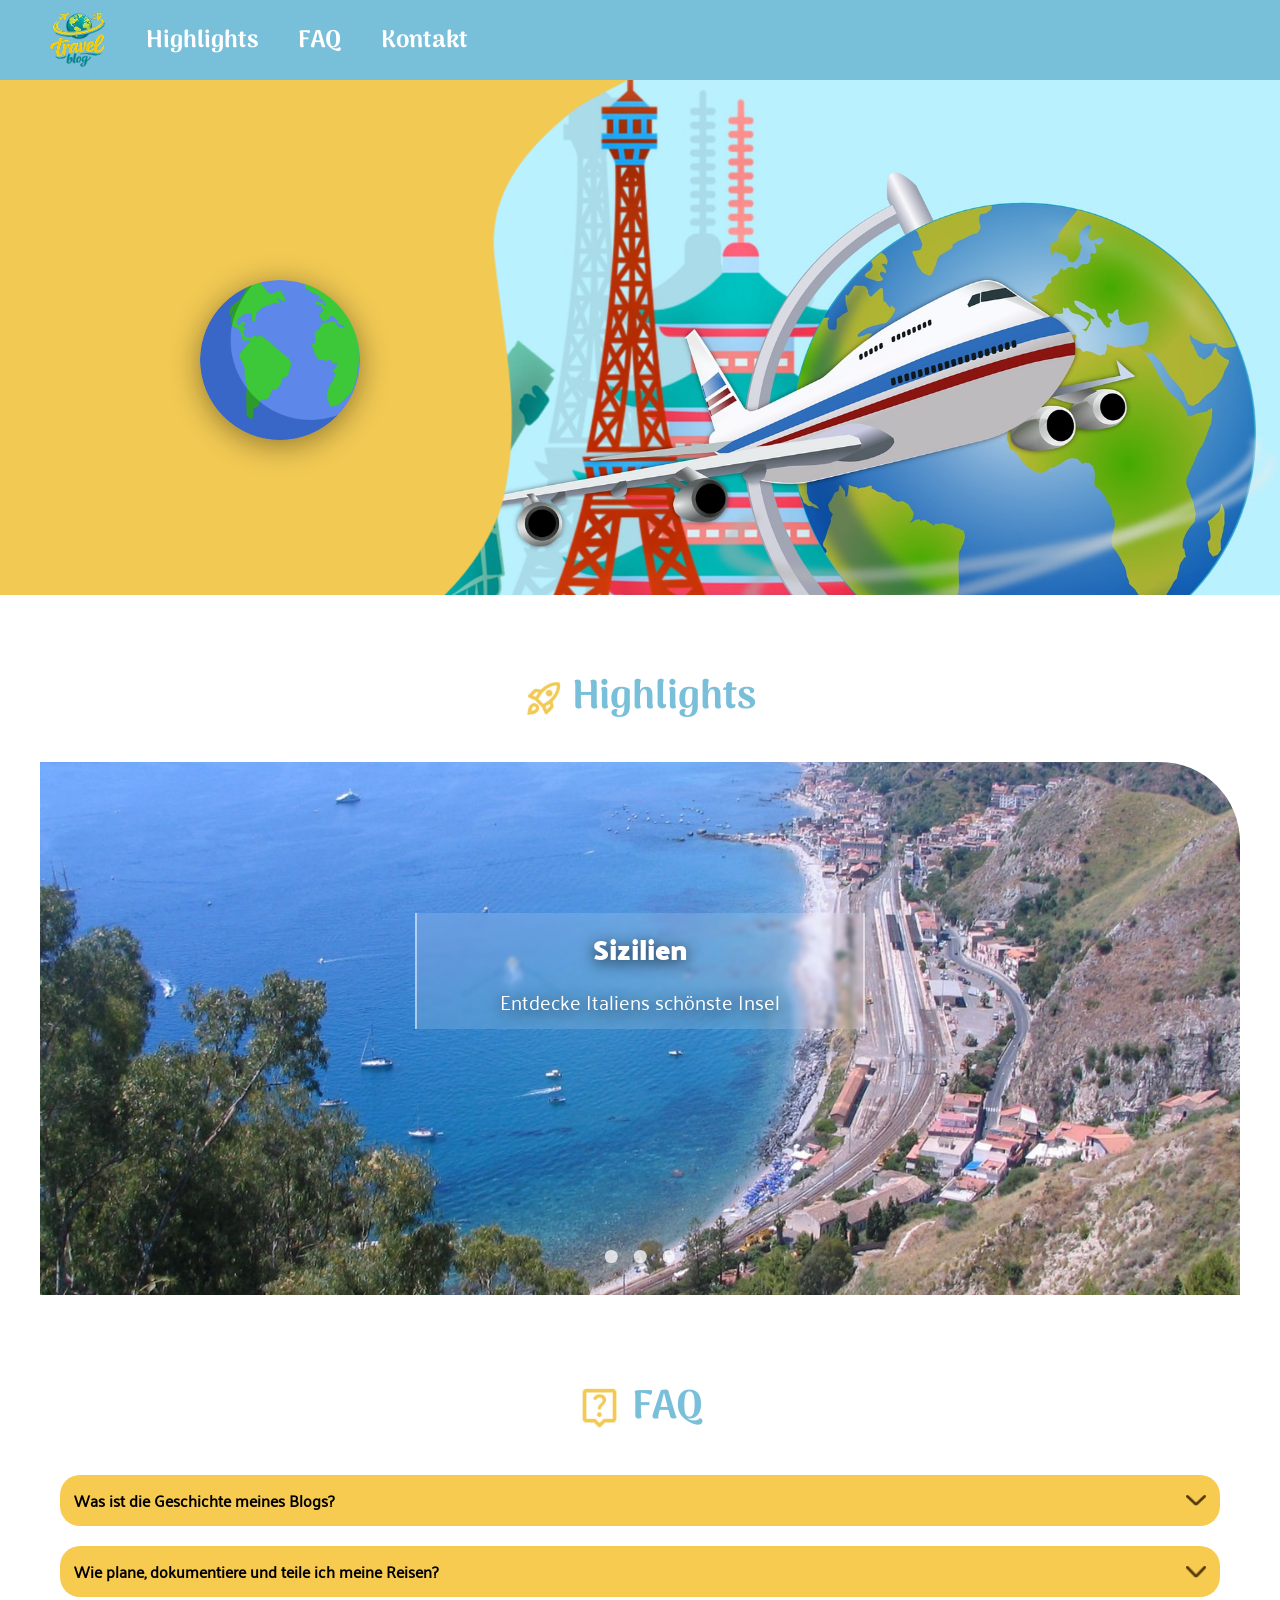
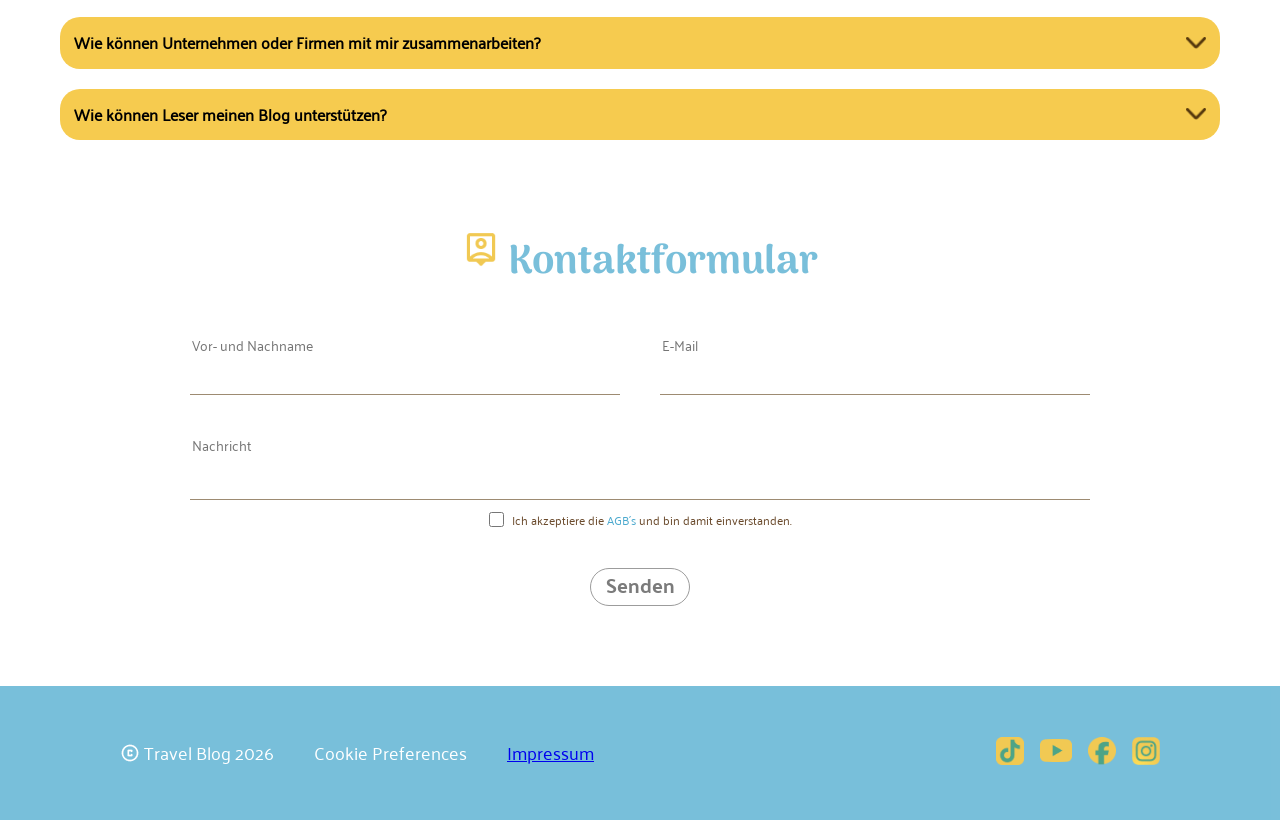
==== commit 9f359ab9: "added Impressum + changed index" ====
--- a/index.html
+++ b/index.html
@@ -190,7 +190,7 @@
     <footer class="footer-mob">
 
         <div class="footer-text">
-            <p>Impressum</p>
+            <p><a href="impressum.html">Impressum</a></p>
 
             <p>Cookie Preferences</p>
 
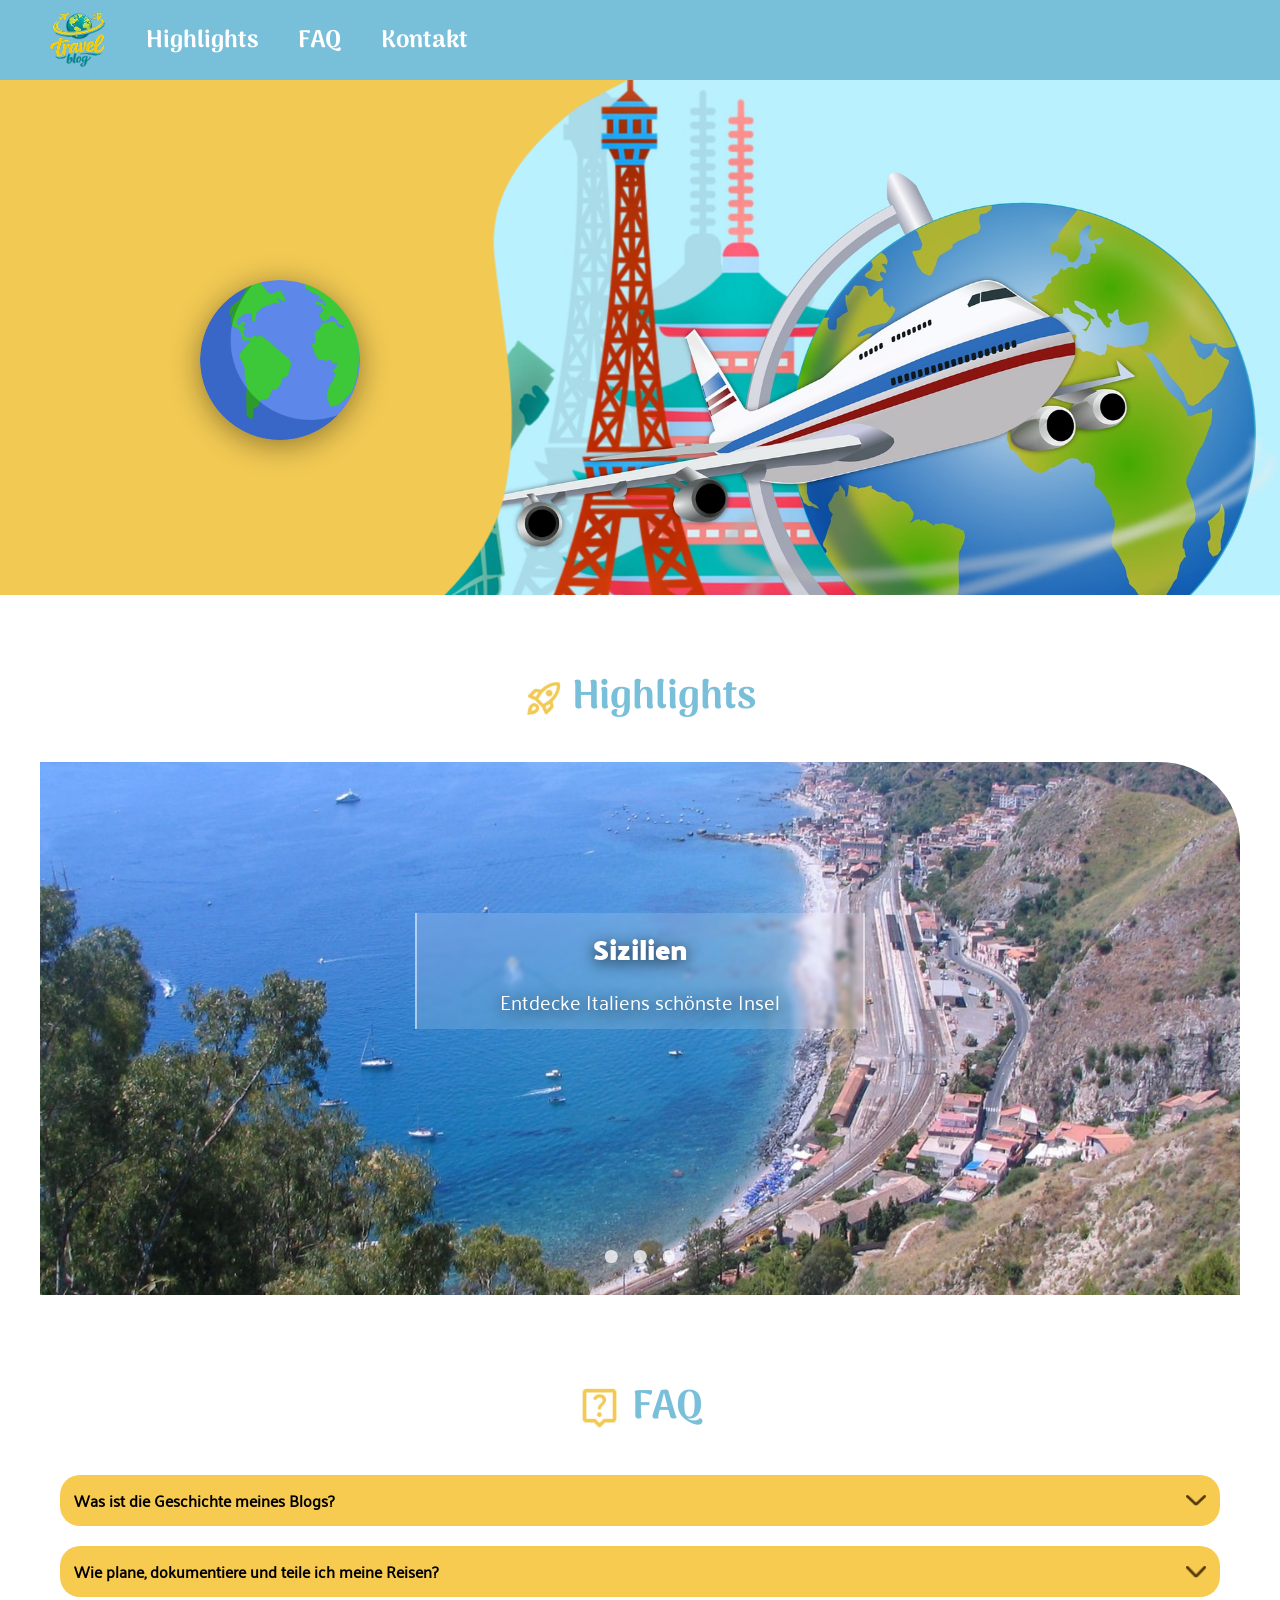
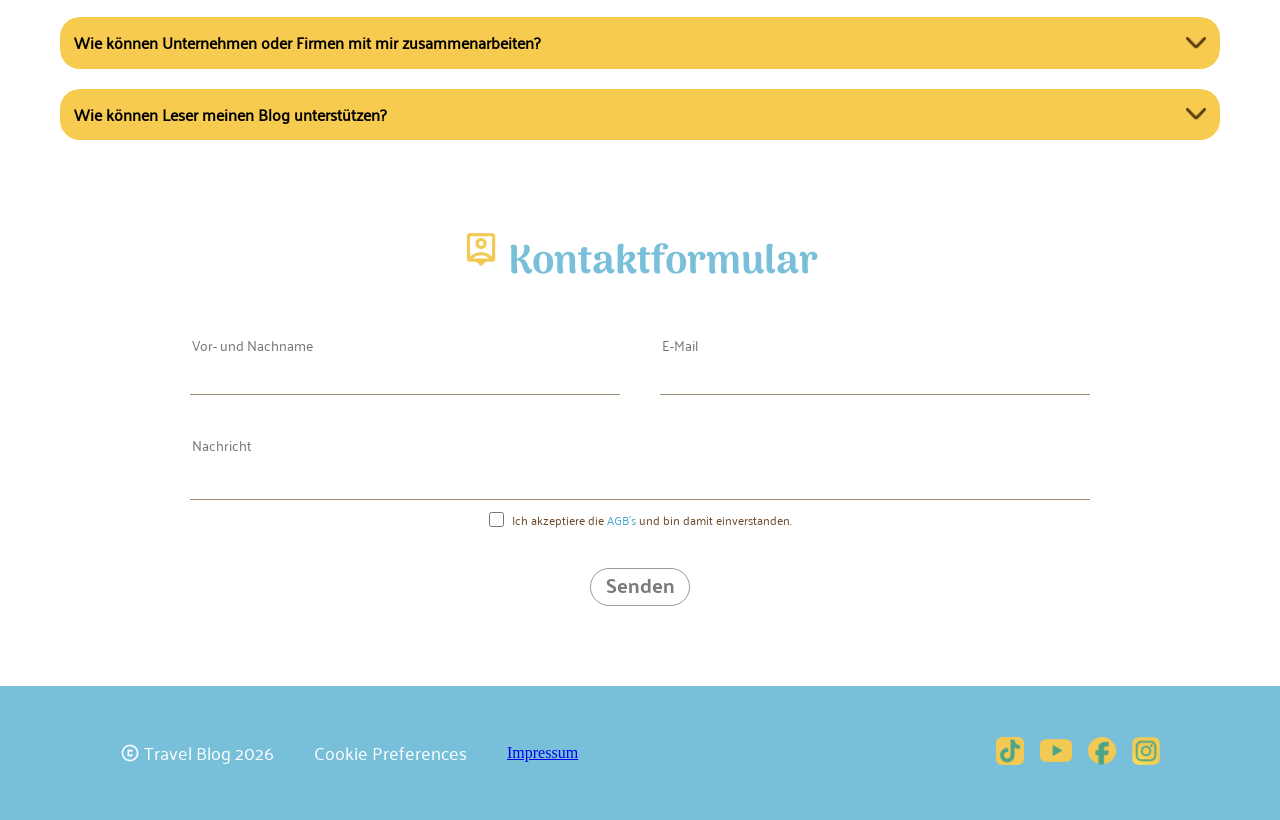
==== commit 80f677f1: "changed" ====
--- a/index.html
+++ b/index.html
@@ -190,7 +190,7 @@
     <footer class="footer-mob">
 
         <div class="footer-text">
-            <p><a href="impressum.html">Impressum</a></p>
+            <a href="impressum.html">Impressum</a>
 
             <p>Cookie Preferences</p>
 
--- a/style.css
+++ b/style.css
@@ -756,28 +756,64 @@
 
 @media screen and (min-width: 1281px) {
 
-
-    .nav-bar a::after {
-        content: "";
-        position: absolute;
-        left: 50%;
-        bottom: 0;
-        width: 110%;
-        height: 12px;
-        /* Höhe deines PNG */
-        background: url("assets/icons/underline_highlights.png") no-repeat center;
-        background-size: contain;
-
-        transform: translateX(-50%) scaleX(0);
-        transform-origin: center;
-        opacity: 0;
-        transition: all .3s ease;
-    }
-
-    .nav-bar a:hover::after {
-        transform: translateX(-50%) scaleX(1);
-        opacity: 1;
-    }
+.nav-bar a {
+    position: relative;
+    color: white;
+    text-decoration: none;
+    font-family: "Arima";
+    font-size: 24px;
+    transition: color 0.2s ease;
+}
+
+.nav-bar a::after {
+    content: "";
+    position: absolute;
+    left: 50%;
+    bottom: -2px;
+
+    width: 115%;
+    height: 16px;
+
+    background-repeat: no-repeat;
+    background-position: center;
+    background-size: contain;
+
+    opacity: 0;
+    transform: translateX(-50%);
+    transition: opacity 0.2s ease;
+}
+
+.nav-bar a:nth-child(1)::after {
+    background-image: url("./assets/icons/highlights-hover.svg");
+}
+
+.nav-bar a:nth-child(2)::after {
+    background-image: url("./assets/icons/faq-hover.svg");
+}
+
+.nav-bar a:nth-child(3)::after {
+    background-image: url("./assets/icons/kontakt-hover.svg");
+}
+
+/* Maus über dem Link */
+
+.nav-bar a:hover::after {
+    opacity: 1;
+}
+
+/* Link angeklickt */
+
+.nav-bar a:focus,
+.nav-bar a:active,
+.nav-bar a.active {
+    color: #f6cb4f;
+}
+
+.nav-bar a:focus::after,
+.nav-bar a:active::after,
+.nav-bar a.active::after {
+    opacity: 0;
+}
 
     .yellow-shape {
         display: none;
@@ -1028,4 +1064,25 @@
     body {
         padding-bottom: 0px;
     }
+}
+
+
+.impressum {
+    padding: 20px;
+    font-family: "Palanquin", sans-serif;
+}
+
+.impressum h1 {
+    color: #4ba9ce;
+    font-size: 32px;
+}
+
+.impressum p {
+    color: #333333;
+    font-size: 16px;
+}
+
+.impressum a {
+    color: #4ba9ce;
+    font-size: 16px;
 }
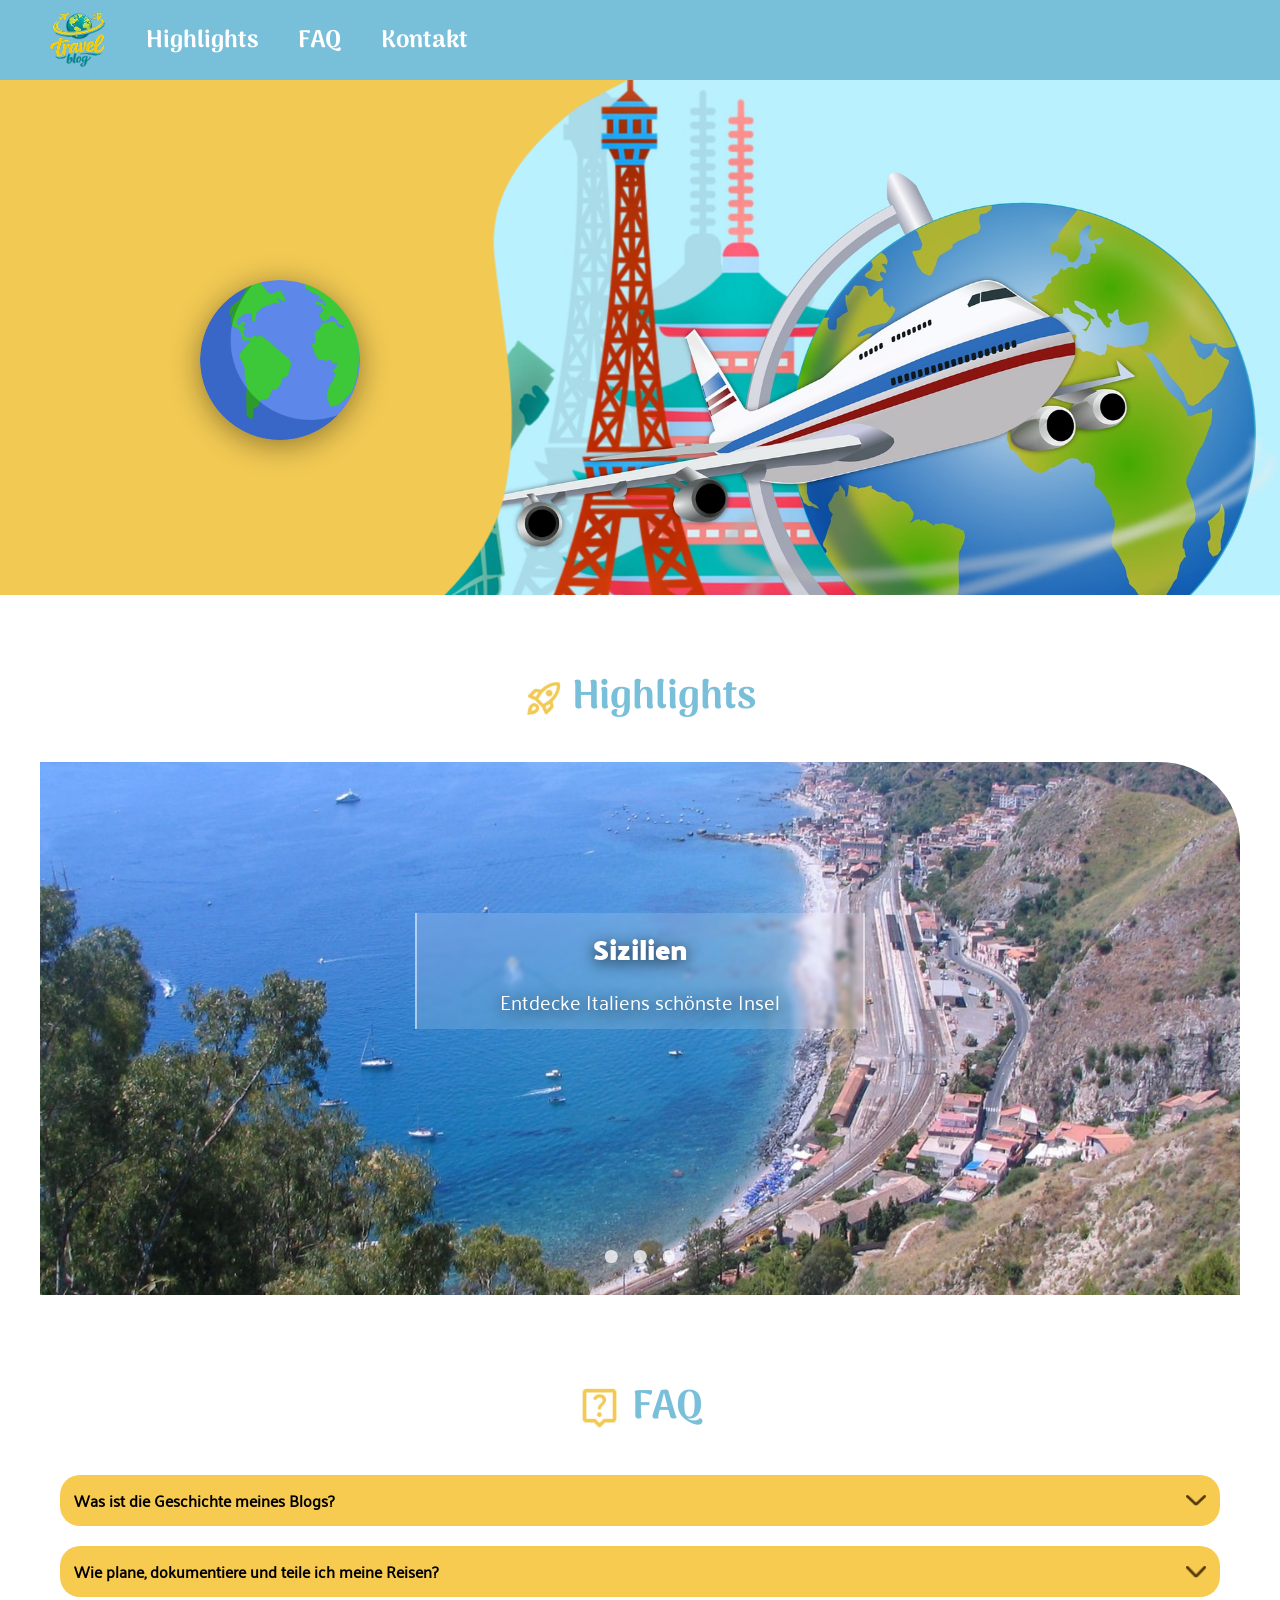
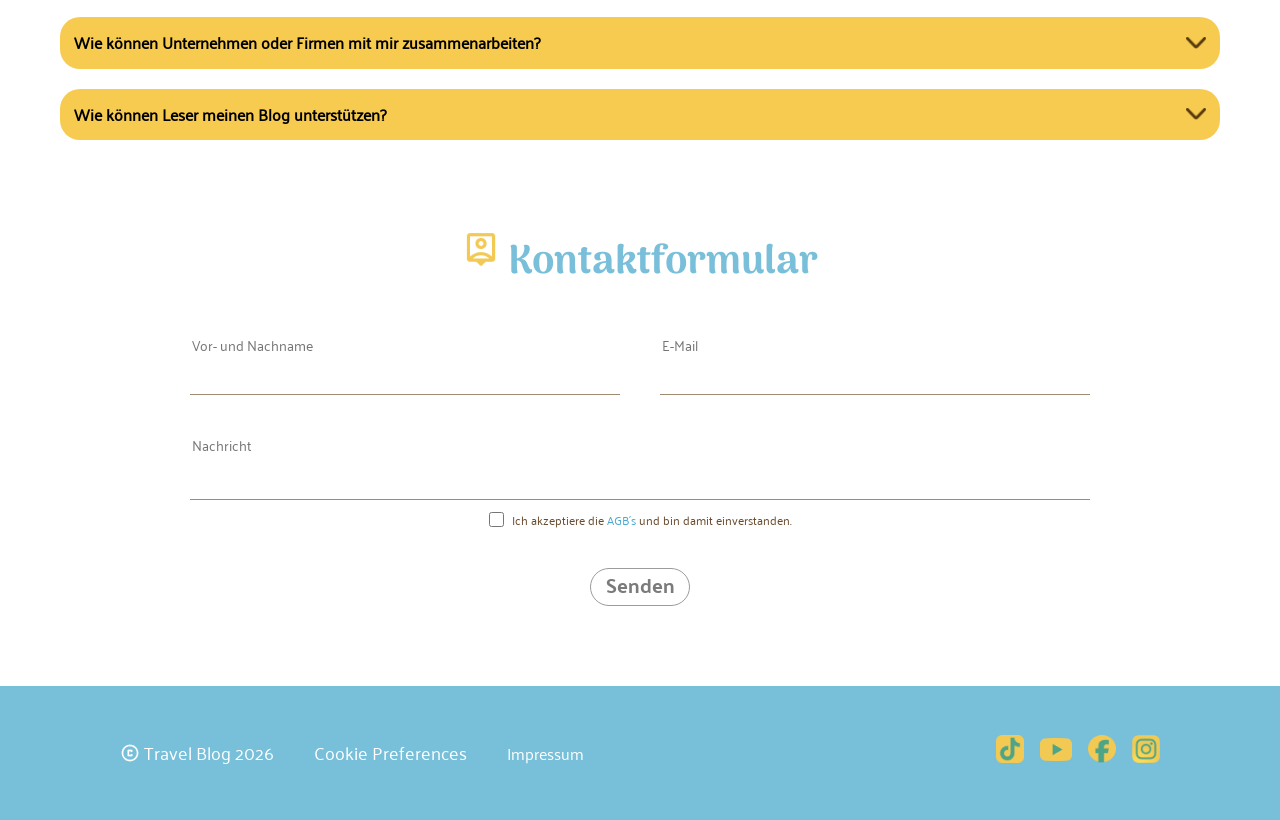
==== commit ceedf41d: "scrollbar fixed + michael html and css fixed" ====
--- a/index.html
+++ b/index.html
@@ -191,6 +191,7 @@
 
         <div class="footer-text">
             <a href="impressum.html">Impressum</a>
+            
 
             <p>Cookie Preferences</p>
 
--- a/style.css
+++ b/style.css
@@ -167,7 +167,7 @@
 
     overflow-x: hidden;
     scroll-snap-type: mandatory;
-    scroll-behavior: smooth;
+    scroll-behavior: auto;
     border-top-right-radius: 80px;
 }
 
@@ -500,6 +500,14 @@
 
 }
 
+.footer-mob a  {
+    color: white;
+    font-size: 16px;
+    font-family: "Palanquin";
+    text-decoration: none;
+
+}
+
 .footer-mob::before {
     content: "";
     position: absolute;
@@ -516,8 +524,10 @@
 
 .footer-text p {
     margin: 0;
-    font-size: 16px;
+    font-size: 18px;
     line-height: 1.2;
+    font-family: "Palanquin";
+
 }
 
 .copyright-text {
@@ -888,7 +898,7 @@
     header::before {
         left: 50%;
         right: auto;
-        width: 100vw;
+        width: 100%;
         transform: translateX(-50%);
     }
 
@@ -925,7 +935,7 @@
     .footer-mob::before {
         left: 50%;
         right: auto;
-        width: 100vw;
+        width: 100%;
         transform: translateX(-50%);
     }
 
@@ -936,11 +946,14 @@
         gap: 40px;
     }
 
-    .footer-mob p {
+    .footer-mob a {
         color: white;
         font-size: 18px;
         font-family: "Palanquin";
-    }
+        text-decoration: none;
+    }
+
+    
 
     .social-icons {
         display: flex;
@@ -1070,6 +1083,7 @@
 .impressum {
     padding: 20px;
     font-family: "Palanquin", sans-serif;
+    text-align: center;
 }
 
 .impressum h1 {
